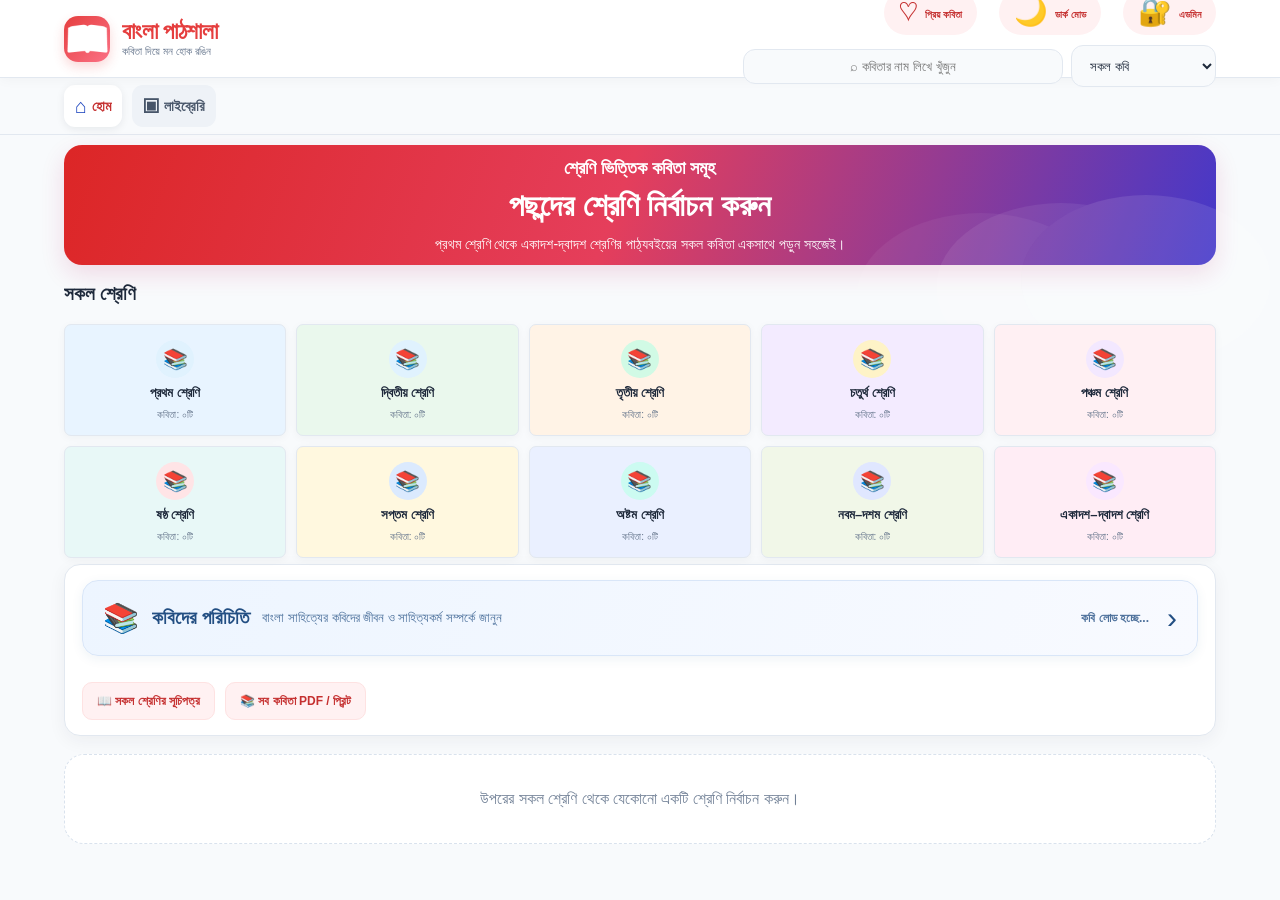
==== docs/index.html @ dd04717c "Add poet profiles and widen poet cards" ====
<!doctype html>
<html lang="bn">
<head>
  <meta charset="utf-8">
  <meta name="viewport" content="width=device-width,initial-scale=1,viewport-fit=cover">
  <meta name="theme-color" content="#ffffff">
  <title>Bangla Pathshala V2</title>
  <link rel="stylesheet" href="style.css">
  <link rel="stylesheet" href="dashboard-redesign.css">
</head>
<body>
  <header class="topbar">
    <div class="brand-wrap">
      <div class="brand-logo" aria-hidden="true">
        <span class="book">📖</span><span class="leaf">🌿</span>
      </div>
      <div>
        <div class="brand-name">বাংলা পাঠশালা</div>
        <div class="brand-tagline">কবিতা দিয়ে মন হোক রঙিন</div>
      </div>
    </div>

    <div class="top-actions">
      <div class="top-action-row">
        <button id="topFavorites" class="top-action" type="button"><span>♡</span><small>প্রিয় কবিতা</small></button>
        <button id="topSettings" class="top-action" type="button"><span>🌙</span><small>ডার্ক মোড</small></button>
        <button id="adminLoginBtn" class="top-action" type="button"><span>🔐</span><small>এডমিন</small></button>
      </div>
      <div class="top-search-row">
        <input id="topSearchTitle" class="search-box top-search" placeholder="⌕ কবিতার নাম লিখে খুঁজুন" autocomplete="off">
        <select id="topSearchPoetSelect" class="search-box poet-filter" aria-label="কবি নির্বাচন করুন">
          <option value="">সকল কবি</option>
        </select>
      </div>
    </div>
  </header>

  <div class="app-shell">
    <aside class="sidebar">
      <nav class="side-nav" aria-label="প্রধান মেনু">
        <button class="nav-item active" id="navHome" type="button"><span class="nav-icon">⌂</span><span>হোম</span></button>
        <button class="nav-item" id="navLibrary" type="button"><span class="nav-icon">▣</span><span>লাইব্রেরি</span></button>
</nav>
      <div class="sidebar-art" aria-hidden="true">
        <div class="books">📚</div>
        <div>পড়ি&nbsp; · &nbsp;জানি&nbsp; · &nbsp;বড় হই</div>
      </div>
    </aside>

    <main class="content">
      <section id="home" class="dashboard">
<div class="class-banner">
          <div class="class-banner-content">
            <h2 id="homeClassTitle">শ্রেণি ভিত্তিক কবিতা সমূহ</h2>
            <h1 id="homeClassCount">পছন্দের শ্রেণি নির্বাচন করুন</h1>
            <p class="class-banner-description">প্রথম শ্রেণি থেকে একাদশ-দ্বাদশ শ্রেণির পাঠ্যবইয়ের সকল কবিতা একসাথে পড়ুন সহজেই।</p>
          </div>
        </div>
        <div class="nav-classes" id="navClasses"></div>

        <div class="section-tools">
          <button id="homePoetProfilesBtn" class="poet-home-card" type="button">
  <span class="poet-home-icon">📚</span>
  <span class="poet-home-title">কবিদের পরিচিতি</span>
  <span class="poet-home-subtitle">বাংলা সাহিত্যের কবিদের জীবন ও সাহিত্যকর্ম সম্পর্কে জানুন</span>
  <span id="homePoetCount" class="poet-home-count">কবি লোড হচ্ছে...</span>
  <span class="poet-home-arrow">›</span>
</button>
          <input id="homeSearch" class="search-box" placeholder="⌕ সব শ্রেণির কবিতা খুঁজুন" autocomplete="off">
<button id="homeFavoriteBtn" class="soft-btn" type="button">♡ প্রিয় কবিতা</button>
          <button id="homeDarkModeBtn" class="soft-btn" type="button">🌙 ডার্ক মোড</button>
          <button id="homeContentsBtn" class="soft-btn" type="button">📖 সকল শ্রেণির সূচিপত্র</button>
          <button id="printAllBtn" class="soft-btn" type="button">📚 সব কবিতা PDF / প্রিন্ট</button>
        </div>
        <div id="homeList" class="poem-grid"></div>
      </section>




<section id="poetProfilesPage" class="hidden dashboard">
  <div class="poet-page-header">
    <button id="poetProfilesHomeBtn" type="button" class="poet-back-btn">← প্রচ্ছদে ফিরুন</button>
    <h2>কবিদের পরিচিতি</h2>
    <p>বাংলা সাহিত্যের কবিদের জীবন ও সাহিত্যকর্ম সম্পর্কে জানুন</p>
  </div>

  <div id="poetProfilesList" class="poet-public-grid">
    <div class="empty">কবিদের তালিকা লোড হচ্ছে...</div>
  </div>

  <article id="poetProfileDetail" class="poet-public-detail hidden">
    <button id="poetProfileBackToList" type="button" class="poet-back-btn">← সকল কবি</button>
    <div class="poet-detail-heading">
      <img id="publicPoetPhoto" class="poet-public-photo hidden" alt="কবির ছবি">
      <div>
        <h2 id="publicPoetName"></h2>
        <p id="publicPoetYears"></p>
        <p id="publicPoetShort"></p>
      </div>
    </div>
    <h3>জীবনী</h3>
    <div id="publicPoetBiography" class="poet-public-biography"></div>
    <div id="publicPoetSourcesWrap" class="poet-public-sources-wrap">
      <h3>তথ্যসূত্র</h3>
      <div id="publicPoetSources"></div>
    </div>
  </article>
</section>
<section id="contents" class="hidden dashboard">
        <div class="section-tools">
          <h2 id="contentsHeading">📖 সূচিপত্র</h2>
          <div id="contentsClassName"></div>
        </div>
        <div id="contentsTableWrap"></div>
      </section>

      <section id="library" class="hidden dashboard">
        <div class="class-banner">
          <div class="banner-icon">🎓</div>
          <div>
            <h1 id="classTitle">প্রথম শ্রেণি</h1>
            <p id="classCount">মোট কবিতা: ০ টি</p>
          </div>
          <div class="banner-art">☁️ ☀️ 🌿</div>
        </div>
        <div class="section-tools">
<button id="classContentsBtn" class="soft-btn" type="button">📖 সূচিপত্র</button>
          <button id="printClassBtn" class="soft-btn" type="button">📄 এই শ্রেণির PDF / প্রিন্ট</button>
        </div>
        <div id="list" class="poem-grid"></div>
      </section>

      <section id="reader" class="hidden reader-view">
        <div class="reader-actions">
          <button id="back" class="soft-btn" type="button">← কবিতার তালিকা</button>
          <button id="editBtn" class="soft-btn" type="button">✎ সম্পাদনা করুন</button>
          <button id="printPoemBtn" class="soft-btn" type="button">🖨️ এই কবিতাটি PDF / প্রিন্ট</button>
        </div>
        <div id="reciteControls" class="hidden recite-controls">
          <button id="speakBtn" type="button">🎙 আবৃত্তি শুরু</button>
          <button id="pauseBtn" type="button">Ⅱ বিরতি</button>
          <button id="resumeBtn" type="button">▶ আবার চালাও</button>
          <button id="stopBtn" type="button">■ বন্ধ করো</button>
        </div>
        <article class="paper">
          <div id="meta" class="muted"></div>
          <h1 id="title"></h1>
          <div id="poet" class="muted"></div>
          <button id="poetBioButton" class="hidden" type="button">📖 কবি পরিচিতি পড়ুন</button>
          <section id="poetBioPanel" class="hidden" aria-live="polite">
            <button id="poetBioClose" type="button">বন্ধ করুন ✕</button>
            <img id="poetBioPhoto" class="hidden" alt="কবির ছবি">
            <h2 id="poetBioName"></h2>
            <p id="poetBioYears"></p>
            <p id="poetBioShort"></p>
            <div id="poetBioText"></div>
            <p id="poetBioSources"></p>
          </section>
          <pre id="text"></pre>
          <div id="editArea" class="hidden">
            <div class="richToolbar" id="richToolbar">
              <select id="formatBlock" title="Paragraph">
                <option value="p">Paragraph</option>
                <option value="h2">Heading</option>
                <option value="h3">Sub Heading</option>
              </select>

              <select id="fontFamily" title="Font Style">
                <option value="Nirmala UI">Nirmala UI</option>

                <optgroup label="বাংলা Fonts">
                  <option value="SolaimanLipi" selected>SolaimanLipi</option>
                  <option value="Noto Serif Bengali">Noto Serif Bengali</option>
                  <option value="SutonnyMJ">SutonnyMJ</option>
                  <option value="Kalpurush">Kalpurush</option>
                  <option value="Siyam Rupali">Siyam Rupali</option>
                  <option value="Nikosh">Nikosh</option>
                  <option value="AponaLohit">AponaLohit</option>
                  <option value="Mukti">Mukti</option>
                  <option value="Vrinda">Vrinda</option>
                  
                  <option value="Shonar Bangla">Shonar Bangla</option>
                  <option value="Hadi">Hadi</option>
                  <option value="Anek Bangla">Anek Bangla</option>
                  <option value="Lipi Mallika">Lipi Mallika</option>
                  <option value="Bornoporichay">Bornoporichay</option>
                  <option value="Hind Siliguri">Hind Siliguri</option>
                  <option value="BenSen Handwriting">BenSen Handwriting</option>
                </optgroup>

                <optgroup label="English Fonts">
                  <option value="Trebuchet MS">Trebuchet MS</option>
                  <option value="Times New Roman">Times New Roman</option>
                  <option value="Georgia">Georgia</option>
                  <option value="Verdana">Verdana</option>
                  <option value="Tahoma">Tahoma</option>
                  <option value="Courier New">Courier New</option>
                </optgroup>
              </select>

              <select id="fontSize" title="Font Size">
                <option value="6">6 pt</option>
                <option value="7">7 pt</option>
                <option value="8">8 pt</option>
                <option value="9">9 pt</option>
                <option value="10">10 pt</option>
                <option value="11">11 pt</option>
                <option value="12" selected>12 pt</option>
                <option value="13">13 pt</option>
                <option value="14">14 pt</option>
                <option value="15">15 pt</option>
                <option value="16">16 pt</option>
                <option value="17">17 pt</option>
                <option value="18">18 pt</option>
                <option value="19">19 pt</option>
                <option value="20">20 pt</option>
                <option value="21">21 pt</option>
                <option value="22">22 pt</option>
                <option value="23">23 pt</option>
                <option value="24">24 pt</option>
                <option value="25">25 pt</option>
              </select>

              <select id="leading" title="Leading">
                <option value="1">1.0</option>
                <option value="1.15">1.15</option>
                <option value="1.3">1.3</option>
                <option value="1.5" selected>1.5</option>
                <option value="1.75">1.75</option>
                <option value="2">2.0</option>
                <option value="2.5">2.5</option>
                <option value="3">3.0</option>
              </select>

              <input
                type="color"
                id="fontColor"
                title="Font Color"
                value="#172338"
              />

              <button type="button" data-cmd="bold" title="Bold"><b>B</b></button>
              <button type="button" data-cmd="italic" title="Italic"><i>I</i></button>
              <button type="button" data-cmd="underline" title="Underline"><u>U</u></button>

              <button type="button" data-cmd="justifyLeft" title="Left">☰</button>
              <button type="button" data-cmd="justifyCenter" title="Center">≡</button>
              <button type="button" data-cmd="justifyRight" title="Right">☷</button>

              <button type="button" data-cmd="insertUnorderedList" title="Bullet List">• List</button>
              <button type="button" data-cmd="insertOrderedList" title="Number List">1. List</button>

              <button type="button" id="clearFormat" title="Clear Formatting">Tx</button>
            </div>

            <div
              id="editText"
              contenteditable="true"
              spellcheck="false"
              role="textbox"
              aria-multiline="true"
            ></div>

            <div class="editActions">
              <button id="saveBtn" type="button">💾 সংরক্ষণ করুন</button>
              <button id="cancelBtn" type="button">↩ বাতিল</button>
            </div>
          </div>
        </article>
      </section>
    </main>
  </div>

  <div id="adminLoginModal" class="hidden" role="dialog" aria-modal="true" aria-labelledby="adminLoginTitle">
    <div class="admin-login-panel">
      <button id="adminLoginClose" type="button" aria-label="বন্ধ করুন">✕</button>
      <h2 id="adminLoginTitle">এডমিন প্রবেশ</h2>
      <p id="adminLoginStatus">কবি পরিচিতি পরিচালনার জন্য লগইন করুন।</p>
      <form id="adminLoginForm">
        <label for="adminLoginEmail">ইমেইল</label>
        <input id="adminLoginEmail" type="email" autocomplete="username" required>
        <label for="adminLoginPassword">পাসওয়ার্ড</label>
        <input id="adminLoginPassword" type="password" autocomplete="current-password" required>
        <button id="adminLoginSubmit" type="submit">লগইন করুন</button>
      </form>
      <button id="adminLogoutBtn" class="hidden" type="button">লগআউট</button>

      <section id="poetAdminPanel" class="hidden">
        <hr>
        <h3>কবি পরিচিতি পরিচালনা</h3>
        <form id="poetProfileForm">
          <input id="poetProfileId" type="hidden">
          <label for="poetProfileName">কবির নাম *</label>
          <input id="poetProfileName" type="text" required>
          <label for="poetProfileBirth">জন্মসাল</label>
          <input id="poetProfileBirth" type="text" placeholder="যেমন: ১৮৯৯">
          <label for="poetProfileDeath">মৃত্যুসাল</label>
          <input id="poetProfileDeath" type="text" placeholder="যেমন: ১৯৭৬">
          <label for="poetProfilePhoto">ছবির URL</label>
          <input id="poetProfilePhoto" type="url">
          <label for="poetProfileShort">সংক্ষিপ্ত পরিচিতি</label>
          <textarea id="poetProfileShort" rows="3"></textarea>
          <label for="poetProfileBiography">বিস্তারিত জীবনী</label>
          <textarea id="poetProfileBiography" rows="7"></textarea>
          <label for="poetProfileSources">তথ্যসূত্র</label>
          <textarea id="poetProfileSources" rows="3"></textarea>
          <button id="poetProfileSave" type="submit">💾 সংরক্ষণ করুন</button>
          <button id="poetProfileCancel" type="button">বাতিল</button>
        </form>
        <h3>সংরক্ষিত কবিদের তালিকা</h3>
        <div id="poetProfileList">তথ্য লোড হচ্ছে...</div>
      </section>
    </div>
  </div>

  <script src="app.js"></script>



</body>
</html>
---- docs/style.css ----
@font-face {
  font-family: "SolaimanLipi";
  src: url("./fonts/SolaimanLipi.ttf") format("truetype");
  font-weight: 400;
  font-style: normal;
  font-display: swap;
}

@font-face{
  font-family:"TeeshtaMJ-Regular";
  src:url("./fonts/TeeshtaMJ-Regular.otf") format("opentype");
  font-weight:400;
  font-style:normal;
  font-display:block;
}

@font-face{
  font-family:"TeeshtaMJ-Bold";
  src:url("./fonts/TeeshtaMJ-Bold.otf") format("opentype");
  font-weight:700;
  font-style:normal;
  font-display:block;
}


*{box-sizing:border-box}
:root{
  --blue:#24569a;
  --blue-dark:#173d72;
  --green:#16834b;
  --text:#14243a;
  --muted:#64758b;
  --line:#e2e8f0;
  --panel:#ffffff;
  --page:#fbfcff;
  --sidebar:#ffffff;
}
html,body{margin:0;min-height:100%;background:var(--page);color:var(--text);font-family:"SolaimanLipi",sans-serif}
body{overflow-x:hidden}
button,input,textarea{font:inherit}
button{cursor:pointer}
.hidden{display:none!important}

.topbar{height:96px;background:#fff;border-bottom:1px solid var(--line);display:flex;align-items:center;justify-content:space-between;padding:0 30px 0 34px;position:sticky;top:0;z-index:20}
.brand-wrap{display:flex;align-items:center;gap:14px}
.brand-logo{width:68px;height:68px;position:relative;display:flex;align-items:center;justify-content:center}
.brand-logo .book{font-size:49px;filter:saturate(.9)}
.brand-logo .leaf{position:absolute;top:3px;right:7px;font-size:25px}
.brand-name{font-size:32px;line-height:1.05;font-weight:900;color:#ff0000;letter-spacing:-.8px}
.brand-tagline{font-size:16px;color:#5f7da4;margin-top:5px}
.top-actions{display:flex;gap:30px;align-items:center}
.top-action{border:0;background:transparent;color:#2d5e98;display:flex;flex-direction:column;align-items:center;gap:0;padding:5px 4px;box-shadow:none}
.top-action span{font-family:Arial,sans-serif;font-size:34px;line-height:32px;font-weight:300}
.top-action small{font-size:15px;margin-top:4px}

.app-shell{display:flex;min-height:calc(100vh - 96px)}
.sidebar{width:284px;flex:0 0 284px;background:var(--sidebar);border-right:1px solid var(--line);position:sticky;top:96px;height:calc(100vh - 96px);display:flex;flex-direction:column;justify-content:space-between;overflow:hidden}
.side-nav{padding:23px 16px 8px}
.nav-item{width:100%;border:0;background:transparent;color:#274b74;text-align:left;display:flex;align-items:center;gap:18px;border-radius:15px;padding:13px 13px;margin:3px 0;font-size:21px;box-shadow:none}
.nav-item:hover{background:#f3f7ff}
.nav-item.active{background:linear-gradient(90deg,#e6e5ff,#e8e9ff);color:#173fc1;font-weight:800}
.nav-icon{width:30px;text-align:center;font-family:Arial,sans-serif;font-size:28px;line-height:1;color:#35659a}
.nav-item.active .nav-icon{color:#1e46bf}
.nav-classes{margin:2px 0 10px}
.nav-class{width:100%;border:0;background:transparent;color:#315b8d;text-align:left;display:flex;align-items:center;gap:18px;border-radius:14px;padding:10px 13px;font-size:20px;box-shadow:none}
.nav-class:hover{background:#f5f8fd}
.nav-class.active{color:#183fbd;background:#ecebff;font-weight:800}
.nav-class .nav-icon{font-size:23px}
.sidebar-art{text-align:center;color:#2460a0;font-size:18px;padding:20px 10px 25px;background:radial-gradient(circle at 20% 20%,#edf6ff,transparent 48%),linear-gradient(180deg,transparent,#f1f8ff)}
.books{font-size:82px;line-height:1;margin-bottom:12px}

.content{flex:1;min-width:0;padding:14px 28px 44px;background:linear-gradient(180deg,#fbfcff,#fff)}
.dashboard{max-width:1250px;margin:0 auto}
.class-banner{height:100px;border-radius:24px;background:linear-gradient(105deg,#edf2ff,#f4f6ff 58%,#e7f4ff);display:flex;align-items:center;padding:15px 28px;position:relative;overflow:hidden;margin-bottom:24px}
.class-banner:after{content:"";position:absolute;right:-35px;bottom:-75px;width:310px;height:130px;border-radius:50%;background:#5fd0aa55;box-shadow:-90px 10px 0 #76d9bd55,-170px 17px 0 #8ce7d355}
.banner-icon{font-size:50px;width:82px;text-align:center;margin-right:14px;z-index:1}
.class-banner h1{margin:0;color:#1747a6;font-size:34px;line-height:1.1;position:relative;z-index:2}
.class-banner p{margin:7px 0 0;color:#5f78a1;font-size:20px;position:relative;z-index:2}
.banner-art{margin-left:auto;font-size:29px;letter-spacing:5px;z-index:2;opacity:.8}
.section-tools{display:flex;align-items:center;gap:12px;margin-bottom:16px}
.welcome{font-size:21px;font-weight:800;color:#294d79;margin-right:auto}
.soft-btn{border:0;border-radius:24px;padding:10px 17px;background:#f0f5ff;color:#245da1;box-shadow:none;font-weight:700}
.soft-btn:hover{background:#e6efff}
.search-box{width:280px;height:44px;border:1px solid #dce5ef;border-radius:22px;padding:0 17px;background:#fff;outline:none;color:var(--text)}
.search-box:focus{border-color:#8fb2df;box-shadow:0 0 0 3px #eaf2ff}

.poem-grid{display:grid;grid-template-columns:repeat(3,minmax(0,1fr));gap:24px}
.card{position:relative;min-height:300px;border:0;border-radius:18px;padding:14px 18px 14px;overflow:hidden;box-shadow:0 8px 24px rgba(39,65,100,.08);transition:transform .16s ease,box-shadow .16s ease;cursor:pointer;display:flex;flex-direction:column;align-items:flex-start}
.card:hover{transform:translateY(-3px);box-shadow:0 12px 30px rgba(39,65,100,.13)}
.card:after{content:"";position:absolute;right:-25px;bottom:-30px;width:130px;height:130px;border-radius:55% 45% 55% 45%;background:rgba(255,255,255,.34);transform:rotate(-20deg)}

.card-illustration{width:100%;height:96px;display:flex;align-items:center;justify-content:flex-start;font-size:76px;line-height:1;position:relative;z-index:1}
.card-illustration img{max-height:95px;max-width:155px;object-fit:contain}
.favoriteBtn{position:absolute;right:17px;top:17px;width:38px;height:38px;padding:0;border:0;background:transparent;box-shadow:none;font-size:31px;line-height:1;color:#d72a72;z-index:3}
.card:nth-child(2) .favoriteBtn{color:#168b39}.card:nth-child(3) .favoriteBtn{color:#006bb9}.card:nth-child(4) .favoriteBtn{color:#6c1ec6}.card:nth-child(5) .favoriteBtn{color:#ef6e00}.card:nth-child(6) .favoriteBtn{color:#118d8c}
.card h3{margin:2px 0 3px;font-size:31px;line-height:1.15;font-weight:900;color:#7a159b;position:relative;z-index:1}

.card .poet{font-size:17px;color:#168448;font-weight:800;position:relative;z-index:1}
.card .excerpt{font-size:18px;line-height:1.55;margin:17px 0 14px;color:#162235;white-space:pre-line;display:-webkit-box;-webkit-line-clamp:4;-webkit-box-orient:vertical;overflow:hidden;position:relative;z-index:1}
.read-btn{margin-top:auto;border:0;border-radius:25px;background:rgba(255,255,255,.48);padding:10px 23px;color:#a3008f;font-size:18px;font-weight:900;position:relative;z-index:2;box-shadow:none}
.card:nth-child(2) .read-btn{color:#09873c}.card:nth-child(3) .read-btn{color:#0b6db8}.card:nth-child(4) .read-btn{color:#6516c7}.card:nth-child(5) .read-btn{color:#f06b00}.card:nth-child(6) .read-btn{color:#008d8c}
.deleteUserPoem{position:absolute!important;right:12px;bottom:12px;z-index:5;background:#ffffffaa!important;color:#8a3940!important;padding:5px 8px!important;border-radius:10px!important;font-size:11px!important}

.reader-view{max-width:900px;margin:0 auto}
.reader-actions{display:flex;justify-content:space-between;gap:10px;margin-bottom:12px}
.paper{background:#fff;border:1px solid var(--line);border-radius:24px;padding:28px 32px;box-shadow:0 8px 24px rgba(39,65,100,.07)}
.paper h1{text-align:center;color:#1747a6;font-size:34px;margin:8px 0;font-family:"SolaimanLipi",sans-serif}.paper #poet{text-align:center;margin:0 0 24px;font-family:"SolaimanLipi",sans-serif}.paper pre{white-space:pre-wrap;font-family:"SolaimanLipi",sans-serif;font-size:19px;line-height:1.9;margin:0;color:#172338}
.recite-controls{display:flex;gap:8px;flex-wrap:wrap;margin-bottom:12px}.recite-controls button{border:0;border-radius:16px;padding:9px 12px;background:#eef5ff;color:#245da1}
.richToolbar{
  display:flex;
  flex-wrap:wrap;
  gap:6px;
  padding:10px;
  margin-bottom:8px;
  background:#f5f8fc;
  border:1px solid #dce5ef;
  border-radius:14px;
  align-items:center;
}

.richToolbar button,
.richToolbar select{
  border:1px solid #d5deea;
  background:#fff;
  color:#24364d;
  border-radius:9px;
  min-height:34px;
  padding:5px 9px;
  cursor:pointer;
  font-size:14px;
}

.richToolbar button:hover{
  background:#eef5ff;
}

#editText{
  width:100%;
  min-height:300px;
  box-sizing:border-box;
  border:1px solid #dce5ef;
  border-radius:16px;
  padding:14px;
  line-height:1.8;
  resize:vertical;
  background:#fff;
  color:#172338;
  font-family:"SolaimanLipi",sans-serif;
  font-size:19px;
  outline:none;
  overflow:auto;
}

#editText:focus{
  border-color:#6d9ee8;
  box-shadow:0 0 0 3px rgba(66,133,244,.10);
}

#editText p{
  margin:0 0 10px;
}

#editText h2{
  margin:12px 0 8px;
  font-size:28px;
}

#editText h3{
  margin:10px 0 6px;
  font-size:23px;
}

#editText ul,
#editText ol{
  margin:8px 0;
  padding-left:28px;
}

#editText{width:100%;min-height:300px;border:1px solid #dce5ef;border-radius:16px;padding:14px;line-height:1.8;resize:vertical}.editActions{display:flex;gap:10px;margin-top:10px}.editActions button{flex:1;border:0;border-radius:14px;padding:11px}.editActions #saveBtn{background:#e2f7e7;color:#28713d}.editActions #cancelBtn{background:#f4f4f4;color:#555}
.empty{grid-column:1/-1;background:#fff;border:1px dashed #d9e2ed;border-radius:20px;padding:35px;text-align:center;color:#718096}
.muted{color:#687991;font-size:15px}

body.dark{--text:#eef4ff;--muted:#aab8ce;--line:#2b3b52;--panel:#162234;--page:#0f1724;--sidebar:#111b2a;background:#0f1724;color:#eef4ff}.dark .topbar,.dark .paper,.dark .card{color:#eef4ff}.dark .topbar,.dark .sidebar,.dark .paper{background:#111b2a}.dark .content{background:#0f1724}.dark .nav-item,.dark .nav-class{color:#c7d7ef}.dark .class-banner{background:linear-gradient(105deg,#1b2940,#18263b)}.dark .search-box{background:#172438;color:#fff;border-color:#31445e}.dark .soft-btn{background:#1d304a;color:#cfe1ff}.dark .card .excerpt{color:#172338}

@media(max-width:1000px){.sidebar{width:225px;flex-basis:225px}.poem-grid{grid-template-columns:repeat(2,minmax(0,1fr))}.brand-name{font-size:27px}.top-actions{gap:15px}}
@media(max-width:720px){
  .topbar{height:78px;padding:0 13px}.brand-logo{width:46px;height:46px}.brand-logo .book{font-size:36px}.brand-logo .leaf{font-size:18px;top:0}.brand-name{font-size:23px}.brand-tagline{font-size:11px}.top-actions{gap:4px}.top-action span{font-size:27px;line-height:25px}.top-action small{font-size:10px}
  .app-shell{display:block;min-height:calc(100vh - 78px)}.sidebar{position:static;width:100%;height:auto;border-right:0;border-bottom:1px solid var(--line);display:block}.side-nav{display:flex;gap:4px;overflow-x:auto;padding:7px 8px}.nav-item{width:auto;white-space:nowrap;padding:8px 11px;font-size:14px;gap:5px}.nav-item .nav-icon{font-size:20px;width:auto}.nav-classes{display:flex;gap:4px;margin:0}.nav-class{width:auto;white-space:nowrap;padding:8px 10px;font-size:13px;gap:5px}.nav-class .nav-icon{font-size:16px}.sidebar-art{display:none}
  .content{padding:10px 10px 28px}.class-banner{height:84px;border-radius:18px;padding:10px 14px;margin-bottom:14px}.banner-icon{font-size:35px;width:50px;margin-right:4px}.class-banner h1{font-size:24px}.class-banner p{font-size:14px;margin-top:3px}.banner-art{font-size:20px;letter-spacing:0}
  .section-tools{flex-wrap:wrap}.welcome{font-size:17px}.search-box{order:3;width:100%}
  .poem-grid{grid-template-columns:1fr 1fr;gap:10px}.card{min-height:315px;padding:12px 13px;border-radius:18px}.card-illustration{height:72px;font-size:54px}.card-illustration img{max-height:70px;max-width:110px}.card h3{font-size:23px}.card .poet{font-size:13px}.card .excerpt{font-size:14px;line-height:1.5;margin:10px 0}.read-btn{font-size:14px;padding:8px 14px}.favoriteBtn{right:7px;top:7px;font-size:26px}
  .paper{padding:20px 16px;border-radius:18px}.paper h1{font-size:26px}.paper pre{font-size:17px}.reader-actions{flex-direction:column}.recite-controls button{font-size:13px}
}
@media(max-width:430px){.poem-grid{grid-template-columns:1fr}.card{min-height:300px}.top-action:nth-child(3){display:none}.brand-name{font-size:20px}}


/* Final UI fixes: smaller read button + global search class label */
.read-btn{padding:6px 12px!important;font-size:13px!important;border-radius:16px!important;min-height:30px!important}
.global-class-label{font-size:12px;color:#5d6f86;margin:2px 0 6px;font-weight:700}


/* Fix poem read button tap/click on phone */
.card:after{pointer-events:none !important;}
.read-btn{position:relative !important;z-index:20 !important;pointer-events:auto !important;cursor:pointer !important;touch-action:manipulation !important;}


/* FINAL: compact poem read buttons */
.card .readBtn,
.card button.readBtn,
.globalSearchCard .readBtn,
.globalSearchCard button.readBtn {
  display: inline-flex !important;
  width: fit-content !important;
  min-width: 0 !important;
  max-width: max-content !important;
  min-height: 0 !important;
  height: 30px !important;
  padding: 4px 9px !important;
  margin: 8px 0 0 !important;
  font-size: 12px !important;
  line-height: 1 !important;
  border-radius: 8px !important;
  box-sizing: border-box !important;
}

/* FINAL FIX: illustration must never intercept the Read button tap */
.card-illustration,
.card-illustration img {
  pointer-events: none !important;
}


/* ===== Class 1-12 Grid Layout ===== */
#classList,
.classList,
#classes,
.classes {
  display: grid !important;
  grid-template-columns: repeat(3, minmax(0, 1fr)) !important;
  gap: 10px !important;
  width: 100%;
  box-sizing: border-box;
}

#classList button,
.classList button,
#classes button,
.classes button {
  width: 100% !important;
  box-sizing: border-box;
}


/* ===== Class 1-12: FINAL 3-column layout ===== */
@media(max-width:720px){
  .side-nav{
    display:block !important;
    overflow:visible !important;
    padding:7px 8px !important;
  }

  .nav-classes{
    display:grid !important;
    grid-template-columns:repeat(5,minmax(0,1fr)) !important;
    gap:4px !important;
    width:100% !important;
    margin:4px 0 8px !important;
    padding:0 !important;
    box-sizing:border-box !important;
  }

  .nav-classes .nav-class{
    width:100% !important;
    height:42px !important;
    min-height:42px !important;
    margin:0 !important;
    padding:5px 3px !important;
    box-sizing:border-box !important;
    display:flex !important;
    align-items:center !important;
    justify-content:center !important;
    gap:3px !important;
    white-space:nowrap !important;
    font-size:14px !important;
    border-radius:9px !important;
  }

  .nav-classes .nav-class .nav-icon{
    font-size:15px !important;
    width:auto !important;
  }

  /* Different color for each class */
  .nav-classes .nav-class:nth-child(1){background:#e8f4ff !important;}
  .nav-classes .nav-class:nth-child(2){background:#eaf8ed !important;}
  .nav-classes .nav-class:nth-child(3){background:#fff3e6 !important;}
  .nav-classes .nav-class:nth-child(4){background:#f3ebff !important;}
  .nav-classes .nav-class:nth-child(5){background:#fff0f3 !important;}
  .nav-classes .nav-class:nth-child(6){background:#e8f8f7 !important;}
  .nav-classes .nav-class:nth-child(7){background:#fff8df !important;}
  .nav-classes .nav-class:nth-child(8){background:#eaf0ff !important;}
  .nav-classes .nav-class:nth-child(9){background:#f1f7e8 !important;}
  .nav-classes .nav-class:nth-child(10){background:#ffedf5 !important;}
  .nav-classes .nav-class:nth-child(11){background:#e9f6ff !important;}
  .nav-classes .nav-class:nth-child(12){background:#f5edff !important;}

  .nav-classes .nav-class.active{
    font-weight:800 !important;
  }
}

/* ===== Smaller Class Buttons ===== */
@media(max-width:720px){
  .nav-classes{
    gap:3px !important;
    margin:3px 0 6px !important;
  }

  .nav-classes .nav-class{
    height:36px !important;
    min-height:36px !important;
    padding:3px 2px !important;
    gap:2px !important;
    font-size:14px !important;
    border-radius:7px !important;
  }

  .nav-classes .nav-class .nav-icon{
    font-size:14px !important;
  }
}

/* Dark mode: poem text must remain visible */
.dark .paper pre{
  color:#eef4ff !important;
  background:transparent !important;
}

.dark .paper h1{
  color:#8fc4ff !important;
}

.dark .paper #poet{
  color:#9fe3b1 !important;
}

.dark .paper{
  color:#eef4ff !important;
}

/* DARK MODE READER - FINAL TEXT VISIBILITY FIX */
body.dark .paper,
body.dark .paper h1,
body.dark .paper #poet,
body.dark .paper pre {
  background-color: #111b2a !important;
  color: #ffffff !important;
  opacity: 1 !important;
  visibility: visible !important;
  -webkit-text-fill-color: #ffffff !important;
}

body.dark .paper pre {
  display: block !important;
  white-space: pre-wrap !important;
  overflow: visible !important;
}

/* FINAL DARK MODE READER TEXT */
body.dark .paper pre#text {
  color: #ffffff !important;
  -webkit-text-fill-color: #ffffff !important;
}

body.dark .paper #poet {
  color: #9fe3b1 !important;
}

body.dark .paper h1 {
  color: #8fc4ff !important;
}

/* ===== WEB DASHBOARD = PHONE DASHBOARD ===== */
@media(min-width:721px){

  .topbar{
    height:78px !important;
    padding:0 18px !important;
  }

  .brand-logo{
    width:46px !important;
    height:46px !important;
  }

  .brand-logo .book{
    font-size:36px !important;
  }

  .brand-logo .leaf{
    font-size:18px !important;
    top:0 !important;
  }

  .brand-name{
    font-size:23px !important;
  }

  .brand-tagline{
    font-size:11px !important;
  }

  .top-actions{
    gap:4px !important;
  }

  .top-action span{
    font-size:27px !important;
    line-height:25px !important;
  }

  .top-action small{
    font-size:10px !important;
  }

  .app-shell{
    display:block !important;
    min-height:calc(100vh - 78px) !important;
  }

  .sidebar{
    position:static !important;
    width:100% !important;
    height:auto !important;
    border-right:0 !important;
    border-bottom:1px solid var(--line) !important;
    display:block !important;
  }

  .side-nav{
    display:block !important;
    overflow:visible !important;
    padding:7px 8px !important;
  }

  .nav-item{
    width:auto !important;
    white-space:nowrap !important;
    display:inline-flex !important;
    padding:8px 11px !important;
    font-size:14px !important;
    gap:5px !important;
    margin:0 3px 0 0 !important;
  }

  .nav-item .nav-icon{
    font-size:20px !important;
    width:auto !important;
  }

  .nav-classes{
    display:grid !important;
    grid-template-columns:repeat(5,minmax(0,1fr)) !important;
    gap:3px !important;
    width:100% !important;
    margin:3px 0 6px !important;
    padding:0 !important;
  }

  .nav-classes .nav-class{
    width:100% !important;
    height:36px !important;
    min-height:36px !important;
    padding:3px 2px !important;
    display:flex !important;
    align-items:center !important;
    justify-content:center !important;
    gap:2px !important;
    white-space:nowrap !important;
    font-size:14px !important;
    border-radius:7px !important;
  }

  .nav-classes .nav-class .nav-icon{
    font-size:14px !important;
    width:auto !important;
  }

  .sidebar-art{
    display:none !important;
  }

  .content{
    padding:10px 10px 28px !important;
  }

  .dashboard{
    max-width:none !important;
    width:100% !important;
  }

  .class-banner{
    height:84px !important;
    border-radius:18px !important;
    padding:10px 14px !important;
    margin-bottom:14px !important;
  }

  .banner-icon{
    font-size:35px !important;
    width:50px !important;
    margin-right:4px !important;
  }

  .class-banner h1{
    font-size:24px !important;
  }

  .class-banner p{
    font-size:14px !important;
    margin-top:3px !important;
  }

  .banner-art{
    font-size:20px !important;
    letter-spacing:0 !important;
  }

  .section-tools{
    flex-wrap:wrap !important;
  }

  .welcome{
    font-size:17px !important;
  }

  .search-box{
    order:3 !important;
    width:100% !important;
  }

  .poem-grid{
    grid-template-columns:repeat(2,minmax(0,1fr)) !important;
    gap:10px !important;
  }

  .card{
    min-height:315px !important;
    padding:12px 13px !important;
    border-radius:18px !important;
  }

  .card-illustration{
    height:72px !important;
    font-size:54px !important;
  }

  .card-illustration img{
    max-height:70px !important;
    max-width:110px !important;
  }

  .card h3{
    font-size:23px !important;
  }

  .card .poet{
    font-size:13px !important;
  }

  .card .excerpt{
    font-size:14px !important;
    line-height:1.5 !important;
    margin:10px 0 !important;
  }

  .favoriteBtn{
    right:7px !important;
    top:7px !important;
    font-size:26px !important;
  }

}


/* Class buttons: centered book icon on top, class name below */
@media(max-width:720px){
  .nav-classes .nav-class{
    height:58px !important;
    min-height:58px !important;
    padding:5px 2px !important;
    flex-direction:column !important;
    justify-content:center !important;
    align-items:center !important;
    gap:2px !important;
    line-height:1.1 !important;
    text-align:center !important;
    white-space:normal !important;
    font-size:14px !important;
  }

  .nav-classes .nav-class .nav-icon{
    width:auto !important;
    font-size:20px !important;
    line-height:1 !important;
    display:block !important;
  }
}

/* Web/Desktop: different color for each class button */
@media(min-width:721px){

  .nav-classes .nav-class:nth-child(1){background:#e8f4ff !important;}
  .nav-classes .nav-class:nth-child(2){background:#eaf8ed !important;}
  .nav-classes .nav-class:nth-child(3){background:#fff3e6 !important;}
  .nav-classes .nav-class:nth-child(4){background:#f3ebff !important;}
  .nav-classes .nav-class:nth-child(5){background:#fff0f3 !important;}
  .nav-classes .nav-class:nth-child(6){background:#e8f8f7 !important;}
  .nav-classes .nav-class:nth-child(7){background:#fff8df !important;}
  .nav-classes .nav-class:nth-child(8){background:#eaf0ff !important;}
  .nav-classes .nav-class:nth-child(9){background:#f1f7e8 !important;}
  .nav-classes .nav-class:nth-child(10){background:#ffedf5 !important;}

}

/* Poem cards: 3 cards per row on Web and Phone */
.poem-grid{
  grid-template-columns:repeat(3,minmax(0,1fr)) !important;
}

@media(max-width:720px){
  .poem-grid{
    grid-template-columns:repeat(3,minmax(0,1fr)) !important;
    gap:10px !important;
  }
}

@media(max-width:430px){
  .poem-grid{
    grid-template-columns:repeat(3,minmax(0,1fr)) !important;
    gap:6px !important;
  }
}

/* Keep poem card color unchanged after click/tap */
.card:nth-child(1),
.card:nth-child(1):hover,
.card:nth-child(1):active,
.card:nth-child(1):focus {
  background:#ffe8ef !important;
}

.card:nth-child(2),
.card:nth-child(2):hover,
.card:nth-child(2):active,
.card:nth-child(2):focus {
  background:#e3f7d9 !important;
}

.card:nth-child(3),
.card:nth-child(3):hover,
.card:nth-child(3):active,
.card:nth-child(3):focus {
  background:#dff3ff !important;
}

.card:nth-child(4),
.card:nth-child(4):hover,
.card:nth-child(4):active,
.card:nth-child(4):focus {
  background:#eee1ff !important;
}

.card:nth-child(5),
.card:nth-child(5):hover,
.card:nth-child(5):active,
.card:nth-child(5):focus {
  background:#fff1bd !important;
}

.card:nth-child(6),
.card:nth-child(6):hover,
.card:nth-child(6):active,
.card:nth-child(6):focus {
  background:#d9f7f1 !important;
}

/* Android WebView: prevent tap highlight from changing poem card appearance */
.card,
.card:active,
.card:focus,
.card:focus-visible {
  -webkit-tap-highlight-color: transparent !important;
  outline: none !important;
}


/* Compact poem cards */
.card{
  min-height:180px !important;
  padding:8px 12px 10px !important;
  border-radius:14px !important;
}

.card-illustration{
  height:48px !important;
  font-size:38px !important;
}

.card-illustration img{
  max-height:46px !important;
  max-width:85px !important;
}

.card h3{
  margin:1px 0 2px !important;
  font-size:24px !important;
  line-height:1.1 !important;
}

.card .poet{
  font-size:14px !important;
}

.card .excerpt{
  font-size:15px !important;
  line-height:1.35 !important;
  margin:7px 0 5px !important;
}

@media(max-width:430px){
  .card{
    min-height:165px !important;
    padding:7px 9px 8px !important;
  }

  .card-illustration{
    height:40px !important;
    font-size:32px !important;
  }

  .card-illustration img{
    max-height:38px !important;
    max-width:70px !important;
  }

  .card h3{
    font-size:20px !important;
  }

  .card .poet{
    font-size:12px !important;
  }

  .card .excerpt{
    font-size:13px !important;
    line-height:1.3 !important;
    margin:5px 0 3px !important;
  }
}

/* Keep delete button slightly lower on Phone and Web */
.deleteUserPoem{
  bottom:5px !important;
}


/* Delete button beside favorite button */
.deleteUserPoem{
  top:8px !important;
  right:42px !important;
  bottom:auto !important;
  padding:4px 7px !important;
  font-size:11px !important;
  z-index:6 !important;
}


/* Compact delete bin icon */
.deleteUserPoem{
  top:8px !important;
  right:38px !important;
  bottom:auto !important;
  width:28px !important;
  height:28px !important;
  padding:0 !important;
  border:0 !important;
  border-radius:50% !important;
  background:transparent !important;
  color:#8a3940 !important;
  font-size:17px !important;
  line-height:28px !important;
  text-align:center !important;
  z-index:6 !important;
}

@media(max-width:430px){
  .deleteUserPoem{
    top:6px !important;
    right:34px !important;
    width:24px !important;
    height:24px !important;
    font-size:15px !important;
    line-height:24px !important;
  }
}


/* Favorite + Delete icons: larger boxed buttons */
.favoriteBtn,
.deleteUserPoem{
  width:32px !important;
  height:32px !important;
  padding:0 !important;
  border:1px solid rgba(100,100,100,.15) !important;
  border-radius:8px !important;
  background:rgba(255,255,255,.75) !important;
  display:flex !important;
  align-items:center !important;
  justify-content:center !important;
  line-height:1 !important;
}

.favoriteBtn{
  top:7px !important;
  right:7px !important;
  font-size:22px !important;
}

.deleteUserPoem{
  top:7px !important;
  right:45px !important;
  bottom:auto !important;
  font-size:18px !important;
}

@media(max-width:430px){
  .favoriteBtn,
  .deleteUserPoem{
    width:29px !important;
    height:29px !important;
    border-radius:7px !important;
  }

  .favoriteBtn{
    top:6px !important;
    right:6px !important;
    font-size:20px !important;
  }

  .deleteUserPoem{
    top:6px !important;
    right:40px !important;
    font-size:17px !important;
  }
}


/* Make book icon visually match the two action icons */
.card-illustration{
  font-size:28px !important;
}

@media(max-width:430px){
  .card-illustration{
    font-size:25px !important;
  }
}


/* Align Book + Delete + Favorite icons in one top row */
.card-illustration{
  width:32px !important;
  height:32px !important;
  margin:0 !important;
  padding:0 !important;
  display:flex !important;
  align-items:center !important;
  justify-content:center !important;
  font-size:22px !important;
  line-height:1 !important;
}

.card-illustration img{
  max-width:28px !important;
  max-height:28px !important;
}

@media(max-width:430px){
  .card-illustration{
    width:29px !important;
    height:29px !important;
    font-size:20px !important;
  }

  .card-illustration img{
    max-width:25px !important;
    max-height:25px !important;
  }
}


/* ===== সূচিপত্র ===== */
#contentsHeading{
  width:100%;
  margin:8px 0 4px;
  text-align:center;
  font-size:26px;
  font-weight:900;
}

#contentsClassName{
  width:100%;
  margin:0 0 18px;
  text-align:center;
  font-size:17px;
  font-weight:800;
}

#contentsTableWrap{
  width:100%;
  overflow-x:auto;
}

.contents-table{
  width:100%;
  border-collapse:collapse;
  background:#fff;
  border-radius:12px;
  overflow:hidden;
  box-shadow:0 6px 20px rgba(39,65,100,.08);
}

.contents-table th,
.contents-table td{
  border:1px solid rgba(100,100,100,.18);
  padding:10px 12px;
  text-align:left;
  font-size:17px;
  line-height:1.4;
}

.contents-table th{
  text-align:center;
  font-weight:900;
}

.contents-table th:first-child,
.contents-table td:first-child{
  width:70px;
  text-align:center;
}

.contents-table th:last-child,
.contents-table td:last-child{
  width:30%;
}

.contents-table tbody tr{
  cursor:pointer;
}

.contents-table tbody tr:active{
  opacity:.7;
}

.contents-empty{
  text-align:center;
  padding:30px 10px;
  font-size:18px;
}

@media(max-width:430px){
  #contentsHeading{
    font-size:22px;
  }

  #contentsClassName{
    font-size:19px;
    margin-bottom:14px;
  }

  .contents-table th,
  .contents-table td{
    padding:8px 7px;
    font-size:14px;
  }

  .contents-table th:first-child,
  .contents-table td:first-child{
    width:45px;
  }

  .contents-table th:last-child,
  .contents-table td:last-child{
    width:32%;
  }
}

/* ===== সূচিপত্র button visibility ===== */
#homeContentsBtn{
  display:inline-flex !important;
  align-items:center !important;
  justify-content:center !important;
}

@media(max-width:720px){
  #homeContentsBtn{
    flex-basis:100% !important;
    width:100% !important;
    margin-top:2px !important;
  }
}

/* ===== সূচিপত্রের কবিতা row color ===== */
.contents-table tbody tr:nth-child(6n+1){
  background:#ffe8ef !important;
}
.contents-table tbody tr:nth-child(6n+2){
  background:#e3f7d9 !important;
}
.contents-table tbody tr:nth-child(6n+3){
  background:#dff3ff !important;
}
.contents-table tbody tr:nth-child(6n+4){
  background:#eee1ff !important;
}
.contents-table tbody tr:nth-child(6n+5){
  background:#fff1bd !important;
}
.contents-table tbody tr:nth-child(6n+6){
  background:#d9f7f1 !important;
}

.contents-table tbody tr:active{
  opacity:.72;
}

/* ===== সূচিপত্র heading color + column size ===== */
.contents-table thead th{
  background:#dcecff !important;
  color:#245da1 !important;
}

.contents-table thead th:first-child{
  color:#d72a72 !important;
}

.contents-table thead th:nth-child(2){
  color:#6c18be !important;
}

.contents-table thead th:nth-child(3){
  color:#008d8c !important;
}

.contents-table th:nth-child(2),
.contents-table td:nth-child(2){
  width:50% !important;
}

.contents-table th:nth-child(3),
.contents-table td:nth-child(3){
  width:30% !important;
}

/* ===== সূচিপত্র column fixed size ===== */
.contents-table{
  table-layout:fixed !important;
}

.contents-table th:nth-child(1),
.contents-table td:nth-child(1){
  width:12% !important;
}

.contents-table th:nth-child(2),
.contents-table td:nth-child(2){
  width:35% !important;
}

.contents-table th:nth-child(3),
.contents-table td:nth-child(3){
  width:53% !important;
}

/* ===== Dashboard কবিতার নামের font size ===== */
.card h3{
  font-size:24px !important;
}

/* Dashboard কবিতার নাম */
.card h3{
  font-size:20px !important;
}

/* ===== Dashboard কবিতা ও কবির নাম center ===== */
.card h3,
.card .poet{
  text-align:center !important;
}

/* ===== Dashboard কবিতা ও কবির নাম পুরো card-এর মাঝখানে ===== */
.card h3,
.card .poet{
  width:100% !important;
  text-align:center !important;
}

/* ===== সূচিপত্র center alignment fix ===== */
#contents .section-tools{display:block!important;width:100%;text-align:center!important;margin-bottom:18px}
#contents #contentsHeading{display:block!important;width:100%!important;text-align:center!important;margin:8px 0 4px!important}
#contents #contentsClassName{display:block!important;width:100%!important;text-align:center!important;margin:0 0 18px!important}

/* ===== Mobile top controls: actions above, searches below ===== */
@media(max-width:720px){
  .top-actions{
    display:grid !important;
    grid-template-columns:1fr 1fr !important;
    grid-template-rows:auto auto !important;
    gap:5px 6px !important;
    align-items:center !important;
    flex:1 !important;
  }

  #topFavorites,
  #topSettings{
    grid-row:1 !important;
  }

  #topSearchTitle,
  #topSearchPoet{
    grid-row:2 !important;
    width:100% !important;
    min-width:0 !important;
    box-sizing:border-box !important;
    font-size:12px !important;
    padding:9px 7px !important;
  }

  #topSearchTitle{
    grid-column:1 !important;
  }

  #topSearchPoet{
    grid-column:2 !important;
  }
}

@media(max-width:720px){
  .top-actions{
    row-gap:12px !important;
  }

  #topSearchTitle,
  #topSearchPoet{
    margin-top:4px !important;
  }
}

@media(max-width:720px){
  .top-actions{
    row-gap:34px !important;
  }

  #topSearchTitle,
  #topSearchPoet{
    margin-top:10px !important;
  }
}

@media(max-width:720px){
  .top-actions{
    display:flex !important;
    flex-direction:column !important;
    align-items:stretch !important;
    gap:14px !important;
    flex:1 !important;
  }

  .top-action-row{
    display:flex !important;
    justify-content:flex-end !important;
    align-items:center !important;
    gap:18px !important;
  }

  .top-search-row{
    display:flex !important;
    width:100% !important;
    gap:8px !important;
  }

  #topSearchTitle,
  #topSearchPoet{
    flex:1 1 50% !important;
    width:50% !important;
    min-width:0 !important;
    box-sizing:border-box !important;
    margin:0 !important;
    font-size:12px !important;
    padding:9px 8px !important;
  }
}

@media(max-width:720px){
  .topbar{
    height:auto !important;
    min-height:150px !important;
    padding:12px 13px 16px !important;
    flex-direction:column !important;
    align-items:stretch !important;
    justify-content:flex-start !important;
    gap:18px !important;
  }

  .brand-wrap{
    width:100% !important;
  }

  .top-actions{
    width:100% !important;
    flex:none !important;
    display:flex !important;
    flex-direction:column !important;
    align-items:stretch !important;
    gap:16px !important;
    margin-top:8px !important;
  }

  .top-action-row{
    width:100% !important;
    display:flex !important;
    justify-content:center !important;
    align-items:center !important;
    gap:34px !important;
  }

  .top-search-row{
    width:100% !important;
    display:flex !important;
    gap:10px !important;
  }

  #topSearchTitle,
  #topSearchPoet{
    flex:1 1 0 !important;
    width:auto !important;
    min-width:0 !important;
    box-sizing:border-box !important;
    margin:0 !important;
    font-size:12px !important;
    padding:10px 9px !important;
  }
}

@media(max-width:720px){
  .top-action-row{
    justify-content:flex-end !important;
    gap:22px !important;
  }

  .top-search-row{
    width:70% !important;
    margin-left:auto !important;
    gap:8px !important;
  }

  #topSearchTitle,
  #topSearchPoet{
    padding:9px 7px !important;
    font-size:11px !important;
  }
}

@media(max-width:720px){
  .top-actions{
    align-items:flex-start !important;
    margin-top:-8px !important;
    gap:10px !important;
  }

  .top-action-row{
    width:auto !important;
    justify-content:flex-start !important;
    gap:22px !important;
  }

  .top-search-row{
    width:70% !important;
    margin-left:0 !important;
    gap:8px !important;
  }
}

@media(max-width:720px){
  .top-actions{
    align-items:flex-end !important;
    margin-top:-8px !important;
    width:100% !important;
  }

  .top-action-row{
    width:auto !important;
    justify-content:flex-end !important;
    align-self:flex-end !important;
    gap:22px !important;
  }

  .top-search-row{
    width:70% !important;
    margin-left:auto !important;
    margin-right:0 !important;
    align-self:flex-end !important;
    gap:8px !important;
  }
}

@media(max-width:720px){
  .top-actions{
    margin-top:-28px !important;
  }
}

@media(max-width:720px){
  .top-actions{
    margin-top:-42px !important;
  }

  #topSearchTitle,
  #topSearchPoet{
    padding:6px 7px !important;
    line-height:1.1 !important;
    min-height:0 !important;
  }
}

@media(max-width:720px){
  .top-actions{
    margin-top:-52px !important;
  }

  .topbar{
    min-height:135px !important;
    padding-bottom:8px !important;
  }
}

@media(min-width:721px){
  .top-actions{
    display:flex !important;
    flex-direction:column !important;
    align-items:flex-end !important;
    justify-content:center !important;
    gap:10px !important;
    width:auto !important;
  }

  .top-action-row{
    display:flex !important;
    justify-content:flex-end !important;
    align-items:center !important;
    gap:22px !important;
  }

  .top-action span{
    font-size:27px !important;
    line-height:25px !important;
  }

  .top-action small{
    font-size:10px !important;
    margin-top:4px !important;
  }

  .top-search-row{
    display:flex !important;
    width:70% !important;
    margin-left:auto !important;
    margin-right:0 !important;
    gap:8px !important;
  }

  #topSearchTitle,
  #topSearchPoet{
    flex:1 1 0 !important;
    width:auto !important;
    min-width:0 !important;
    box-sizing:border-box !important;
    margin:0 !important;
    padding:6px 7px !important;
    font-size:11px !important;
    line-height:1.1 !important;
    min-height:0 !important;
  }
}

@media(min-width:721px){
  .top-search-row{
    width:430px !important;
    max-width:48vw !important;
  }
}

#topSearchTitle,
#topSearchPoet{
  font-size:13px !important;
  text-align:center !important;
  line-height:1.2 !important;
}


@media(max-width:720px){
  .top-search-row{
    width:77% !important;
  }

  #topSearchTitle,
  #topSearchPoet{
    height:35px !important;
    padding:0 7px !important;
  }

  .top-action small{
    font-size:12px !important;
  }
}

@media(min-width:721px){
  .top-search-row{
    width:473px !important;
    max-width:52vw !important;
  }

  #topSearchTitle,
  #topSearchPoet{
    height:35px !important;
    padding:0 7px !important;
  }

  .top-action small{
    font-size:17px !important;
  }
}

.old-book-label {
  display: block;
  width: fit-content;
  margin: 42px 8px 0 auto;
  padding: 5px 9px;
  border-radius: 10px;
  background: rgba(255,255,255,0.88);
  color: #6a1b9a;
  font-size: 12px;
  font-weight: 700;
  line-height: 1.2;
}


/* OLD BOOK CARD - ALL ACTION BUTTONS SAME ASH COLOR */
.card:has(.old-book-label) .favoriteBtn,
.card:has(.old-book-label) .deleteUserPoem {
  color: #666 !important;
  background: rgba(120,120,120,.12) !important;
  border-color: rgba(100,100,100,.25) !important;
}

.card:has(.old-book-label) .old-book-label {
  background: rgba(120,120,120,.14) !important;
  color: #666 !important;
  border-color: rgba(100,100,100,.25) !important;
}

/* SOLAIMANLIPI-FORCE */
.card h3,
.paper h1{
  font-family:"TeeshtaMJ-Bold" !important;
}

.card .poet,
.paper #poet{
  font-family:"TeeshtaMJ-Regular" !important;
}

/* Mobile: keep Home and Library on the same row */
@media (max-width: 720px) {
  .side-nav {
    display: flex !important;
    flex-wrap: wrap !important;
    align-items: center !important;
    gap: 4px !important;
  }

  .side-nav > #navHome,
  .side-nav > #navLibrary {
    display: inline-flex !important;
    flex: 0 0 auto !important;
    width: auto !important;
    margin: 0 !important;
  }

  .side-nav > #navClasses {
    flex: 0 0 100% !important;
    width: 100% !important;
  }
}




/* Full Bangla Pathshala card in the sidebar */
.side-nav > .class-banner {
  box-sizing: border-box;
  width: 100%;
  height: auto;
  min-height: 82px;
  padding: 10px;
  margin: 10px 0 12px;
  gap: 6px;
  border-radius: 16px;
}

.side-nav > .class-banner .banner-icon {
  flex: 0 0 36px;
  width: 36px;
  margin: 0;
  font-size: 32px;
}

.side-nav > .class-banner h1 {
  font-size: 18px;
  line-height: 1.25;
  overflow-wrap: anywhere;
}

.side-nav > .class-banner p {
  font-size: 13px;
  line-height: 1.4;
  margin-top: 4px;
}

.side-nav > .class-banner .banner-art {
  display: none;
}

@media (max-width: 720px) {
  .side-nav > .class-banner {
    order: 2;
    flex: 0 0 100%;
    width: 100%;
    min-height: 76px;
    margin: 6px 0 8px;
    padding: 9px 12px;
  }

  .side-nav > #navHome,
  .side-nav > #navLibrary {
    order: 1;
  }

  .side-nav > #navClasses {
    order: 3;
    flex: 0 0 100%;
    width: 100%;
  }
}

/* Center align all contents table headings */
.contents-table thead th {
  text-align: center !important;
  vertical-align: middle !important;
}
---- docs/dashboard-redesign.css ----
/* =========================================================
   BANGLA PATHSHALA V2 — DASHBOARD REDESIGN
   Design only. Existing HTML IDs and JavaScript preserved.
   ========================================================= */

:root {
  --bp-red: #e53e3e;
  --bp-red-dark: #c53030;
  --bp-navy: #1e293b;
  --bp-muted: #64748b;
  --bp-bg: #f8fafc;
  --bp-border: #e2e8f0;
  --bp-card: #ffffff;
  --bp-soft: #fff1f2;
  --bp-shadow: 0 5px 18px rgba(30, 41, 59, .055);
}

body {
  background: var(--bp-bg);
  color: var(--bp-navy);
  font-family: "SolaimanLipi", sans-serif;
  transition: background .25s ease, color .25s ease;
}

/* Header */
.topbar {
  height: auto;
  min-height: 76px;
  padding: 10px clamp(14px, 3vw, 42px);
  gap: 18px;
  background: rgba(255,255,255,.94);
  border-bottom: 1px solid var(--bp-border);
  box-shadow: 0 2px 12px rgba(15,23,42,.035);
  backdrop-filter: blur(14px);
}

.brand-wrap { gap: 12px; }

.brand-logo {
  width: 48px;
  height: 48px;
  border-radius: 14px;
  background: linear-gradient(135deg, #e53e3e, #fb7185);
  box-shadow: 0 5px 12px rgba(229,62,62,.2);
}

.brand-logo .book {
  font-size: 29px;
  filter: grayscale(1) brightness(0) invert(1);
}

.brand-logo .leaf { display: none; }

.brand-name {
  color: var(--bp-red);
  font-size: clamp(21px, 2vw, 27px);
  letter-spacing: -.4px;
}

.brand-tagline {
  color: var(--bp-muted);
  font-size: 12px;
  margin-top: 2px;
}

.top-actions {
  gap: 12px;
  align-items: center;
}

.top-action {
  min-height: 38px;
  flex-direction: row;
  gap: 7px;
  padding: 8px 13px;
  border-radius: 999px;
  background: var(--bp-soft);
  color: var(--bp-red-dark);
  transition: background .2s ease, transform .2s ease;
}

.top-action:hover {
  background: #ffe4e6;
  transform: translateY(-1px);
}

.top-action span {
  font-size: 20px;
  line-height: 1;
}

.top-action small {
  font-size: 12px;
  font-weight: 700;
  margin: 0;
}

/* Search */
.top-search-row {
  display: flex;
  align-items: center;
  gap: 8px;
}

.search-box {
  height: 42px;
  border: 1px solid var(--bp-border);
  border-radius: 12px;
  background: #f8fafc;
  color: var(--bp-navy);
  padding: 0 14px;
  font-size: 13px;
  transition: border-color .2s ease, box-shadow .2s ease, background .2s ease;
}

.search-box:focus {
  border-color: #f87171;
  background: #fff;
  box-shadow: 0 0 0 3px rgba(229,62,62,.10);
}

/* Main layout and navigation */
.app-shell {
  display: block;
  min-height: calc(100vh - 76px);
}

.sidebar {
  width: 100%;
  height: auto;
  min-height: 0;
  position: relative;
  top: auto;
  display: block;
  overflow: visible;
  background: transparent;
  border: 0;
}

.side-nav {
  max-width: 1250px;
  margin: 0 auto;
  padding: 16px clamp(14px, 3vw, 28px) 10px;
  display: flex;
  align-items: center;
  flex-wrap: wrap;
  gap: 8px;
}

.nav-item {
  width: auto;
  margin: 0;
  padding: 9px 17px;
  gap: 8px;
  border-radius: 11px;
  color: #475569;
  font-size: 14px;
  font-weight: 700;
  background: #eef2f7;
}

.nav-item:hover { background: #e2e8f0; }

.nav-item.active {
  color: var(--bp-red-dark);
  background: #fff;
  box-shadow: 0 2px 8px rgba(15,23,42,.08);
}

.nav-icon {
  width: auto;
  font-size: 18px;
  color: inherit;
}

.nav-classes {
  display: flex;
  align-items: center;
  flex-wrap: wrap;
  gap: 6px;
  margin: 0 0 0 auto;
}

.nav-class {
  width: auto;
  margin: 0;
  padding: 8px 12px;
  border: 1px solid var(--bp-border);
  border-radius: 999px;
  background: var(--bp-card);
  color: #475569;
  font-size: 12px;
  font-weight: 600;
}

.nav-class:hover,
.nav-class.active {
  color: var(--bp-red-dark);
  background: #fff1f2;
  border-color: #fecdd3;
}

.nav-class .nav-icon { font-size: 15px; }

.class-banner {
  min-height: 150px;
  height: auto;
  margin: 0 auto 22px;
  padding: 25px clamp(20px, 4vw, 38px);
  border-radius: 20px;
  color: #fff;
  background: linear-gradient(110deg, #dc2626 0%, #e53e5b 48%, #4338ca 100%);
  box-shadow: 0 9px 24px rgba(190,24,93,.14);
}

.class-banner h1,
.class-banner p { color: #fff; }

.class-banner h1 {
  font-size: clamp(23px, 3vw, 31px);
  font-weight: 800;
}

.class-banner p {
  font-size: 14px;
  opacity: .88;
}

.class-banner:after {
  width: 250px;
  height: 170px;
  right: -55px;
  bottom: -100px;
  background: rgba(255,255,255,.10);
  box-shadow: -85px 8px 0 rgba(255,255,255,.07),
              -165px 18px 0 rgba(255,255,255,.05);
}

.banner-icon {
  width: 58px;
  margin-right: 16px;
  font-size: 39px;
  color: #fff;
}

.banner-art { opacity: .55; }

.sidebar-art { display: none; }

/* Content */
.content {
  padding: 12px clamp(14px, 3vw, 30px) 42px;
  background: transparent;
}

.dashboard { max-width: 1250px; }

#home .section-tools {
  display: flex;
  flex-wrap: wrap;
  gap: 10px;
  padding: 15px 17px;
  margin-bottom: 18px;
  border: 1px solid var(--bp-border);
  border-radius: 16px;
  background: var(--bp-card);
  box-shadow: var(--bp-shadow);
}

.welcome {
  color: var(--bp-navy);
  font-size: 18px;
  font-weight: 800;
}

.soft-btn {
  min-height: 38px;
  padding: 9px 14px;
  border: 1px solid #fee2e2;
  border-radius: 10px;
  background: #fff1f2;
  color: var(--bp-red-dark);
  font-size: 12px;
  font-weight: 700;
  transition: .2s ease;
}

.soft-btn:hover {
  background: #ffe4e6;
  border-color: #fecaca;
}

#homeSearch {
  flex: 1 1 240px;
  width: auto;
  min-width: 180px;
  background: #f8fafc;
}

/* Poem cards */
.poem-grid {
  grid-template-columns: repeat(3, minmax(0, 1fr));
  gap: 15px;
}

.card {
  min-height: 255px;
  padding: 15px;
  border: 1px solid var(--bp-border);
  border-radius: 15px;
  background: var(--bp-card) !important;
  box-shadow: var(--bp-shadow);
  transition: transform .2s ease, box-shadow .2s ease, border-color .2s ease;
}

.card:hover {
  transform: translateY(-3px);
  border-color: #fecaca;
  box-shadow: 0 10px 24px rgba(30,41,59,.09);
}

.card:after { display: none; }

.card-illustration {
  height: 70px;
  font-size: 54px;
}

.card-illustration img { max-height: 68px; }

.card h3 {
  color: var(--bp-navy) !important;
  font-size: 21px;
  font-weight: 800;
}

.card .poet {
  color: #64748b !important;
  font-size: 12px;
}

.card .excerpt {
  margin: 11px 0;
  color: #475569 !important;
  font-size: 13px;
  line-height: 1.7;
}

.favoriteBtn {
  top: 11px;
  right: 12px;
  width: 32px;
  height: 32px;
  border-radius: 50%;
  background: #fff1f2;
  font-size: 22px;
}

.read-btn {
  padding: 8px 16px;
  border: 1px solid #fecdd3;
  border-radius: 9px;
  background: #fff1f2;
  color: var(--bp-red-dark) !important;
  font-size: 13px;
}

.deleteUserPoem {
  background: #fff1f2 !important;
}

/* Contents table */
#contentsTableWrap {
  overflow-x: auto;
  border: 1px solid var(--bp-border);
  border-radius: 15px;
  background: var(--bp-card);
  box-shadow: var(--bp-shadow);
}

#contentsTableWrap table {
  width: 100%;
  border-collapse: collapse;
}

#contentsTableWrap th {
  padding: 12px;
  background: #fff1f2;
  color: #9f1239;
  text-align: left;
}

#contentsTableWrap td {
  padding: 11px 12px;
  border-top: 1px solid var(--bp-border);
  color: var(--bp-navy);
}

/* Reader */
.reader-view { max-width: 900px; }

.paper {
  border: 1px solid var(--bp-border);
  border-radius: 18px;
  background: var(--bp-card);
  box-shadow: var(--bp-shadow);
}

.paper h1 { color: var(--bp-red-dark); }

.recite-controls button {
  border-radius: 10px;
  background: #fff1f2;
  color: var(--bp-red-dark);
}

/* Dark mode */
body.dark {
  --bp-bg: #0f172a;
  --bp-navy: #e2e8f0;
  --bp-muted: #94a3b8;
  --bp-border: #334155;
  --bp-card: #1e293b;
  --bp-soft: #3b202b;
  background: var(--bp-bg);
  color: #e2e8f0;
}

body.dark .topbar {
  background: rgba(15,23,42,.96);
  border-color: var(--bp-border);
}

body.dark .brand-tagline { color: #94a3b8; }

body.dark .top-action {
  background: #3b202b;
  color: #fda4af;
}

body.dark .top-action:hover { background: #512536; }

body.dark .search-box {
  background: #1e293b;
  border-color: #475569;
  color: #f1f5f9;
}

body.dark .search-box:focus { background: #273449; }

body.dark .nav-item {
  background: #1e293b;
  color: #cbd5e1;
}

body.dark .nav-item.active {
  background: #3b202b;
  color: #fda4af;
}

body.dark .nav-class {
  background: #1e293b;
  border-color: #334155;
  color: #cbd5e1;
}

body.dark .nav-class.active,
body.dark .nav-class:hover {
  background: #3b202b;
  border-color: #7f1d3b;
  color: #fda4af;
}

body.dark #home .section-tools {
  background: var(--bp-card);
  border-color: var(--bp-border);
}

body.dark .welcome { color: #f1f5f9; }

body.dark .soft-btn {
  background: #3b202b;
  border-color: #713044;
  color: #fda4af;
}

body.dark .soft-btn:hover { background: #512536; }

body.dark .card {
  background: #1e293b !important;
  border-color: #334155;
}

body.dark .card h3 { color: #f1f5f9 !important; }
body.dark .card .poet { color: #cbd5e1 !important; }
body.dark .card .excerpt { color: #cbd5e1 !important; }

body.dark .favoriteBtn {
  background: #3b202b;
  color: #fda4af !important;
}

body.dark .read-btn {
  background: #3b202b;
  border-color: #713044;
  color: #fda4af !important;
}

body.dark #contentsTableWrap {
  background: var(--bp-card);
  border-color: var(--bp-border);
}

body.dark #contentsTableWrap th {
  background: #3b202b;
  color: #fda4af;
}

body.dark #contentsTableWrap td {
  color: #e2e8f0;
  border-color: var(--bp-border);
}

body.dark .paper {
  background: #1e293b;
  border-color: #334155;
}

body.dark .paper h1,
body.dark .paper #poet,
body.dark .paper pre {
  color: #f1f5f9;
}

body.dark .recite-controls button {
  background: #3b202b;
  color: #fda4af;
}

/* Responsive */
@media (max-width: 900px) {
  .topbar {
    flex-wrap: wrap;
    justify-content: space-between;
  }

  .top-actions {
    gap: 8px;
  }

  .top-search-row {
    width: 100%;
    order: 3;
  }

  .top-search {
    width: 50%;
    min-width: 0;
  }

  .side-nav { gap: 7px; }

  .nav-classes {
    width: 100%;
    margin: 5px 0 0;
    display: grid;
    grid-template-columns: repeat(5, minmax(0, 1fr));
  }

  .nav-class {
    justify-content: center;
    padding: 8px 5px;
    font-size: 11px;
  }

  .poem-grid { grid-template-columns: repeat(2, minmax(0, 1fr)); }

  .class-banner { margin-bottom: 16px; }
}

@media (max-width: 520px) {
  .topbar {
    min-height: 0;
    padding: 10px 12px;
    gap: 8px;
  }

  .brand-logo {
    width: 40px;
    height: 40px;
    border-radius: 11px;
  }

  .brand-logo .book { font-size: 25px; }

  .brand-name { font-size: 20px; }
  .brand-tagline { font-size: 10px; }

  .top-actions { gap: 5px; }

  .top-action {
    min-height: 34px;
    padding: 7px 9px;
    gap: 5px;
  }

  .top-action span { font-size: 17px; }
  .top-action small { font-size: 10px; }

  .top-search-row { gap: 6px; }
  .top-search { height: 38px; font-size: 11px; padding: 0 10px; }

  .side-nav {
    padding: 10px 12px 7px;
    gap: 6px;
  }

  .nav-item {
    padding: 8px 11px;
    font-size: 12px;
  }

  .nav-icon { font-size: 16px; }

  .nav-classes {
    grid-template-columns: repeat(5, minmax(0, 1fr));
    gap: 5px;
  }

  .nav-class {
    min-width: 0;
    padding: 7px 3px;
    font-size: 10px;
    border-radius: 9px;
  }

  .content { padding: 10px 12px 28px; }

  .class-banner {
    min-height: 118px;
    padding: 18px 15px;
    border-radius: 15px;
  }

  .banner-icon {
    width: 42px;
    margin-right: 9px;
    font-size: 29px;
  }

  .class-banner h1 { font-size: 21px; }
  .class-banner p { font-size: 11px; }
  .banner-art { font-size: 17px; letter-spacing: 1px; }

  #home .section-tools {
    padding: 12px;
    gap: 7px;
    border-radius: 13px;
  }

  .welcome {
    width: 100%;
    font-size: 16px;
  }

  #homeSearch {
    flex-basis: 100%;
    width: 100%;
  }

  .soft-btn {
    min-height: 34px;
    padding: 7px 10px;
    font-size: 10px;
  }

  .poem-grid {
    grid-template-columns: repeat(2, minmax(0, 1fr));
    gap: 9px;
  }

  .card {
    min-height: 220px;
    padding: 11px;
    border-radius: 12px;
  }

  .card-illustration {
    height: 55px;
    font-size: 42px;
  }

  .card h3 { font-size: 17px; }
  .card .poet { font-size: 10px; }
  .card .excerpt { font-size: 11px; line-height: 1.55; margin: 8px 0; }

  .favoriteBtn {
    top: 7px;
    right: 7px;
    width: 27px;
    height: 27px;
    font-size: 19px;
  }

  .read-btn {
    padding: 7px 12px;
    font-size: 11px;
  }

  .paper {
    padding: 18px 14px;
    border-radius: 14px;
  }

  .paper h1 { font-size: 24px; }
  .paper pre { font-size: 16px; line-height: 1.8; }

  .reader-actions { flex-wrap: wrap; }
}

@media (max-width: 350px) {
  .poem-grid { grid-template-columns: 1fr; }

  .top-action small { display: none; }

  .nav-class { font-size: 9px; }
}

/* ===== All Classes Dashboard Cards ===== */
#navClasses {
  width: 100%;
  max-width: 1250px;
  margin: 8px auto 22px;
  display: grid;
  grid-template-columns: repeat(5, minmax(0, 1fr));
  gap: 14px;
  align-items: stretch;
}

#navClasses::before {
  content: "সকল শ্রেণি\A ১০টি শ্রেণি উপলব্ধ";
  white-space: pre-line;
  grid-column: 1 / -1;
  color: var(--bp-navy);
  font-size: 23px;
  font-weight: 800;
  line-height: 1.8;
  margin-bottom: 2px;
}

.nav-class {
  width: 100%;
  min-width: 0;
  min-height: 128px;
  margin: 0;
  padding: 18px 10px;
  display: flex;
  flex-direction: column;
  align-items: center;
  justify-content: center;
  gap: 9px;
  border: 1px solid var(--bp-border);
  border-radius: 17px;
  background: var(--bp-card);
  color: var(--bp-navy);
  box-shadow: var(--bp-shadow);
  font-size: 14px;
  font-weight: 700;
  text-align: center;
  white-space: normal;
  transition: transform .2s ease, box-shadow .2s ease, border-color .2s ease;
}

.nav-class:hover {
  transform: translateY(-3px);
  box-shadow: 0 9px 22px rgba(30, 41, 59, .10);
}

.nav-class .nav-icon {
  font-size: 29px;
  line-height: 1.2;
}

.nav-class .nav-label {
  line-height: 1.5;
}

.nav-class .class-count {
  color: var(--bp-muted);
  font-size: 12px;
  font-weight: 500;
}

.nav-class.active {
  background: #fff1f2;
  border-color: #fda4af;
  color: var(--bp-red-dark);
}

body.dark #navClasses::before {
  color: #f1f5f9;
}

body.dark .nav-class {
  background: #1e293b;
  border-color: #334155;
  color: #e2e8f0;
}

body.dark .nav-class .class-count {
  color: #94a3b8;
}

body.dark .nav-class.active,
body.dark .nav-class:hover {
  background: #3b202b;
  border-color: #7f1d3b;
  color: #fda4af;
}

@media (max-width: 900px) {
  #navClasses {
    grid-template-columns: repeat(3, minmax(0, 1fr));
    gap: 11px;
  }
}

@media (max-width: 520px) {
  #navClasses {
    grid-template-columns: repeat(2, minmax(0, 1fr));
    gap: 10px;
    margin-top: 5px;
  }

  #navClasses::before {
    font-size: 20px;
    line-height: 1.7;
  }

  .nav-class {
    min-height: 112px;
    padding: 14px 7px;
    gap: 7px;
    border-radius: 14px;
    font-size: 13px;
  }

  .nav-class .nav-icon {
    font-size: 26px;
  }

  .nav-class .class-count {
    font-size: 11px;
  }
}

/* ===== Larger Class Cards ===== */
#navClasses {
  gap: 17px;
}

.nav-class {
  min-height: 175px;
  padding: 23px 12px;
  gap: 12px;
  border-radius: 19px;
}

.nav-class .nav-icon {
  width: 48px;
  height: 48px;
  display: flex;
  align-items: center;
  justify-content: center;
  border-radius: 50%;
  background: #e0f2fe;
  font-size: 32px;
}

.nav-class:nth-child(3) .nav-icon { background: #d1fae5; }
.nav-class:nth-child(4) .nav-icon { background: #fef3c7; }
.nav-class:nth-child(5) .nav-icon { background: #f3e8ff; }
.nav-class:nth-child(6) .nav-icon { background: #ffe4e6; }
.nav-class:nth-child(7) .nav-icon { background: #dbeafe; }
.nav-class:nth-child(8) .nav-icon { background: #ccfbf1; }
.nav-class:nth-child(9) .nav-icon { background: #e0e7ff; }
.nav-class:nth-child(10) .nav-icon { background: #fae8ff; }
.nav-class:nth-child(11) .nav-icon { background: #ffedd5; }

.nav-class .nav-label {
  font-size: 16px;
  font-weight: 800;
}

.nav-class .class-count {
  font-size: 13px;
}

body.dark .nav-class .nav-icon {
  background: #334155;
}

@media (max-width: 520px) {
  .nav-class {
    min-height: 155px;
    padding: 18px 8px;
    gap: 10px;
  }

  .nav-class .nav-icon {
    width: 44px;
    height: 44px;
    font-size: 28px;
  }

  .nav-class .nav-label {
    font-size: 14px;
  }

  .nav-class .class-count {
    font-size: 12px;
  }
}


/* ===== REFERENCE CLASS GRID FIX ===== */

#navClasses {
    width: 100%;
    max-width: 1250px;
    margin: 0 auto 28px;
    padding: 0;
    display: grid !important;
    grid-template-columns: repeat(5, minmax(0, 1fr)) !important;
    gap: 16px !important;
    align-items: stretch;
    overflow: visible;
    box-sizing: border-box;
}

#navClasses::before {
    content: "সকল শ্রেণি                         ১০টি শ্রেণি উপলব্ধ";
    white-space: pre;
    grid-column: 1 / -1;
    display: block;
    color: var(--bp-navy);
    font-size: 20px;
    font-weight: 800;
    margin-bottom: 2px;
    line-height: 1.6;
}

#navClasses .nav-class {
    position: relative;
    display: flex !important;
    width: 100% !important;
    min-width: 0 !important;
    min-height: 150px !important;
    height: auto !important;
    margin: 0 !important;
    padding: 16px 10px !important;
    flex-direction: column;
    align-items: center;
    justify-content: center;
    gap: 10px !important;
    box-sizing: border-box;
    border: 1px solid var(--bp-border);
    border-radius: 13px;
    background: var(--bp-card);
    color: var(--bp-navy);
    box-shadow: 0 2px 8px rgba(30,41,59,.04);
    text-align: center;
    white-space: normal;
    overflow: hidden;
    transform: none;
}

#navClasses .nav-class:hover {
    border-color: #f87171;
    box-shadow: 0 5px 15px rgba(30,41,59,.09);
    transform: translateY(-2px);
}

#navClasses .nav-class .nav-icon {
    width: 44px !important;
    height: 44px !important;
    min-width: 44px;
    display: flex;
    align-items: center;
    justify-content: center;
    border-radius: 50%;
    background: #e0f2fe;
    font-size: 23px !important;
    line-height: 1;
}

#navClasses .nav-class:nth-child(3) .nav-icon { background: #d1fae5; }
#navClasses .nav-class:nth-child(4) .nav-icon { background: #fef3c7; }
#navClasses .nav-class:nth-child(5) .nav-icon { background: #f3e8ff; }
#navClasses .nav-class:nth-child(6) .nav-icon { background: #ffe4e6; }
#navClasses .nav-class:nth-child(7) .nav-icon { background: #dbeafe; }
#navClasses .nav-class:nth-child(8) .nav-icon { background: #ccfbf1; }
#navClasses .nav-class:nth-child(9) .nav-icon { background: #e0e7ff; }
#navClasses .nav-class:nth-child(10) .nav-icon { background: #fae8ff; }
#navClasses .nav-class:nth-child(11) .nav-icon { background: #ffedd5; }

#navClasses .nav-class .nav-label {
    display: block;
    max-width: 100%;
    font-size: 14px;
    font-weight: 700;
    line-height: 1.5;
    overflow-wrap: anywhere;
}

#navClasses .nav-class .class-count {
    display: block;
    color: var(--bp-muted);
    font-size: 11px;
    font-weight: 500;
    line-height: 1.5;
}

#navClasses .nav-class.active {
    border-color: #fda4af;
    background: #fff1f2;
    color: #c53030;
}

body.dark #navClasses .nav-class {
    background: #1e293b;
    border-color: #334155;
    color: #e2e8f0;
}

body.dark #navClasses .nav-class .nav-icon {
    background: #334155;
}

body.dark #navClasses .nav-class .class-count {
    color: #94a3b8;
}

body.dark #navClasses .nav-class.active {
    background: #3b202b;
    border-color: #7f1d3b;
    color: #fda4af;
}

@media (max-width: 900px) {
    #navClasses {
        grid-template-columns: repeat(3, minmax(0, 1fr)) !important;
        gap: 12px !important;
    }
}

@media (max-width: 520px) {
    #navClasses {
        grid-template-columns: repeat(2, minmax(0, 1fr)) !important;
        gap: 10px !important;
    }

    #navClasses::before {
        font-size: 17px;
    }

    #navClasses .nav-class {
        min-height: 130px !important;
        padding: 13px 7px !important;
        gap: 8px !important;
    }

    #navClasses .nav-class .nav-label {
        font-size: 13px;
    }

    #navClasses .nav-class .class-count {
        font-size: 10px;
    }
}


/* ===== SINGLE SEARCH + POET FILTER + CLASS INTRO ===== */
#homeSearch,
#homeFavoriteBtn,
#homeDarkModeBtn {
  display: none !important;
}

.top-action small {
  font-size: 10px !important;
  font-weight: 600 !important;
}

.top-search-row {
  display: flex !important;
  align-items: center;
  gap: 8px !important;
  min-width: 0;
}

.top-search-row #topSearchTitle {
  width: 230px;
  min-width: 120px;
  flex: 1 1 230px;
}

.top-search-row .poet-filter {
  width: 145px;
  min-width: 115px;
  flex: 0 1 145px;
  cursor: pointer;
}

.class-section-heading {
  margin: 8px 0 18px;
  text-align: left;
}

.class-section-heading h2 {
  margin: 0 0 6px;
  color: var(--bp-navy, #17365f);
  font-size: 22px;
  font-weight: 800;
}

.class-section-heading p {
  margin: 0 0 5px;
  color: var(--bp-text, #334155);
  font-size: 15px;
  font-weight: 700;
}

.class-section-heading small {
  display: block;
  color: var(--bp-muted, #64748b);
  font-size: 12px;
  line-height: 1.7;
}

body.dark .class-section-heading h2,
body.dark .class-section-heading p {
  color: #e2e8f0;
}

body.dark .class-section-heading small {
  color: #aab8ce;
}

body.dark .top-search-row .poet-filter {
  background: #172438;
  color: #fff;
  border-color: #31445e;
}

@media (max-width: 700px) {
  .top-action small {
    font-size: 9px !important;
  }

  .top-search-row {
    width: 100%;
    gap: 6px !important;
  }

  .top-search-row #topSearchTitle {
    width: auto;
    min-width: 0;
    flex: 1 1 55%;
  }

  .top-search-row .poet-filter {
    width: 125px;
    min-width: 105px;
    flex: 0 1 125px;
  }

  .class-section-heading h2 {
    font-size: 19px;
  }

  .class-section-heading p {
    font-size: 14px;
  }

  .class-section-heading small {
    font-size: 11px;
  }
}


/* ===== SINGLE CLASS SELECTION BANNER ===== */
#home .class-banner {
  display: block !important;
  min-height: 0;
  padding: 22px 28px;
  text-align: left;
}

#home .class-banner-content {
  display: flex;
  flex-direction: column;
  align-items: flex-start;
  gap: 7px;
}

#home .class-banner h2#homeClassTitle {
  margin: 0;
  color: #fff !important;
  font-size: 16px;
  line-height: 1.5;
  font-weight: 600;
}

#home .class-banner h1#homeClassCount {
  margin: 0;
  color: #fff !important;
  font-size: clamp(23px, 3vw, 29px);
  line-height: 1.4;
  font-weight: 800;
}

#home .class-banner .class-banner-description {
  margin: 0;
  color: #fff !important;
  font-size: 12px;
  line-height: 1.7;
  opacity: .9;
}

@media (max-width: 520px) {
  #home .class-banner {
    padding: 18px 16px;
  }
  #home .class-banner h2#homeClassTitle {
    font-size: 14px;
  }
  #home .class-banner h1#homeClassCount {
    font-size: 22px;
  }
  #home .class-banner .class-banner-description {
    font-size: 11px;
  }
}


/* ===== BANNER DESCRIPTION VISIBILITY + SIDE SPACING ===== */
#home .class-banner .class-banner-description {
  display: block !important;
  visibility: visible !important;
  width: 100%;
  height: auto;
  margin-top: 3px !important;
  color: #fff !important;
  font-size: 13px !important;
  line-height: 1.8 !important;
  opacity: 1 !important;
}

.content {
  padding-left: clamp(24px, 4vw, 52px) !important;
  padding-right: clamp(24px, 4vw, 52px) !important;
}

@media (max-width: 520px) {
  .content {
    padding-left: 18px !important;
    padding-right: 18px !important;
  }

  #home .class-banner .class-banner-description {
    font-size: 11px !important;
  }
}


/* ===== FINAL DASHBOARD SPACING AND ALIGNMENT ===== */

/* Keep header, navigation and dashboard on the same horizontal alignment */
.topbar {
  padding-left: clamp(28px, 5vw, 64px) !important;
  padding-right: clamp(28px, 5vw, 64px) !important;
  align-items: center;
}

.brand-wrap {
  align-items: center;
  text-align: left;
}

.brand-name,
.brand-tagline {
  text-align: left;
}

.top-actions {
  align-items: flex-end;
}

.top-action-row {
  display: flex;
  align-items: center;
  gap: 10px;
}

.top-action {
  min-height: 44px !important;
  padding: 10px 15px !important;
  justify-content: center;
}

.side-nav {
  padding-left: clamp(28px, 5vw, 64px) !important;
  padding-right: clamp(28px, 5vw, 64px) !important;
}

.content {
  padding-left: clamp(28px, 5vw, 64px) !important;
  padding-right: clamp(28px, 5vw, 64px) !important;
}

/* Taller class selection banner */
#home .class-banner {
  min-height: 165px !important;
  padding: 26px 30px !important;
  overflow: visible !important;
}

#home .class-banner-content {
  position: relative;
  z-index: 2;
  min-height: 110px;
  justify-content: center;
}

#home .class-banner .class-banner-description {
  display: block !important;
  visibility: visible !important;
  position: relative !important;
  z-index: 3 !important;
  height: auto !important;
  min-height: 22px;
  overflow: visible !important;
  margin: 5px 0 0 !important;
  color: #fff !important;
  font-size: 13px !important;
  font-weight: 500 !important;
  line-height: 1.9 !important;
  opacity: 1 !important;
}

/* Slightly taller class cards */
#navClasses .nav-class {
  min-height: 76px;
}

@media (max-width: 900px) {
  .topbar {
    padding-left: 24px !important;
    padding-right: 24px !important;
  }

  .side-nav {
    padding-left: 24px !important;
    padding-right: 24px !important;
  }

  .content {
    padding-left: 24px !important;
    padding-right: 24px !important;
  }
}

@media (max-width: 520px) {
  .topbar {
    padding-left: 18px !important;
    padding-right: 18px !important;
  }

  .side-nav {
    padding-left: 18px !important;
    padding-right: 18px !important;
  }

  .content {
    padding-left: 20px !important;
    padding-right: 20px !important;
  }

  #home .class-banner {
    min-height: 150px !important;
    padding: 20px 17px !important;
  }

  #home .class-banner-content {
    min-height: 108px;
  }

  #home .class-banner .class-banner-description {
    font-size: 11px !important;
  }

  #navClasses .nav-class {
    min-height: 68px;
  }

  .top-action {
    min-height: 40px !important;
  }
}

/* ===== FINAL CLASS HEADING AND NAV ALIGNMENT ===== */

/* Class heading: left title, right count */
#navClasses::before {
  content: "সকল শ্রেণি | ১০টি শ্রেণি উপলব্ধ" !important;
  white-space: pre !important;
  display: block !important;
  grid-column: 1 / -1 !important;
  text-align: left !important;
  font-size: 0 !important;
  line-height: 1.6 !important;
  margin-bottom: 5px !important;
}

#navClasses::before {
  content: "সকল শ্রেণি" !important;
  font-size: 19px !important;
}

/* Add the count on the right using a separate heading row */
#navClasses {
  position: relative;
}

#navClasses::after {
  content: attr(data-summary);
  white-space: pre-line;
  text-align: right;
  position: absolute;
  top: 0;
  right: 0;
  color: var(--bp-navy);
  font-size: 12px;
  font-weight: 600;
  line-height: 1.6;
}

/* Home and Library buttons alignment */
.side-nav {
  display: flex !important;
  align-items: center !important;
  gap: 10px !important;
}

.side-nav > #navHome,
.side-nav > #navLibrary {
  display: inline-flex !important;
  align-items: center !important;
  justify-content: center !important;
  flex: 0 0 auto !important;
  width: auto !important;
  min-height: 42px !important;
  margin: 0 !important;
  box-sizing: border-box !important;
}

@media (max-width: 720px) {
  .side-nav {
    gap: 10px !important;
    align-items: center !important;
  }

  .side-nav > #navHome,
  .side-nav > #navLibrary {
    min-height: 40px !important;
    padding: 8px 14px !important;
  }

  #navClasses::after {
    font-size: 11px;
  }
}


/* ===== FINAL LEFT NAVIGATION ALIGNMENT ===== */
.side-nav {
  justify-content: flex-start !important;
  align-items: center !important;
  margin-left: 0 !important;
  margin-right: 0 !important;
  width: 100% !important;
  box-sizing: border-box !important;
}

.side-nav > #navHome,
.side-nav > #navLibrary {
  justify-content: flex-start !important;
  margin-left: 0 !important;
  margin-right: 0 !important;
}

/* ===== COMPACT CLASS CARDS ===== */
#navClasses {
  gap: 10px !important;
}

#navClasses .nav-class {
  min-height: 112px !important;
  padding: 10px 8px !important;
  gap: 6px !important;
}

#navClasses .nav-class .nav-icon {
  width: 38px !important;
  height: 38px !important;
  min-width: 38px !important;
  font-size: 20px !important;
}

#navClasses .nav-class .nav-label {
  font-size: 13px !important;
  line-height: 1.4 !important;
}

#navClasses .nav-class .class-count {
  font-size: 10px !important;
  line-height: 1.3 !important;
}

@media (max-width: 520px) {
  #navClasses {
    gap: 9px !important;
  }

  #navClasses .nav-class {
    min-height: 100px !important;
    padding: 8px 6px !important;
  }
}

/* ===== HOME BANNER COMPACT HEIGHT ===== */
#home .class-banner {
  min-height: 145px !important;
  padding: 18px 26px !important;
}

#home .class-banner-content {
  min-height: 0 !important;
  gap: 3px !important;
}

#home .class-banner .class-banner-description {
  margin-top: 3px !important;
  line-height: 1.6 !important;
}

/* ===== PERFECT ROUND BOOK ICON CIRCLES ===== */
#navClasses .nav-class .nav-icon {
  width: 38px !important;
  height: 38px !important;
  min-width: 38px !important;
  aspect-ratio: 1 / 1 !important;
  flex: 0 0 38px !important;
  display: inline-flex !important;
  align-items: center !important;
  justify-content: center !important;
  border-radius: 50% !important;
  box-sizing: border-box !important;
  padding: 0 !important;
  line-height: 1 !important;
}

@media (max-width: 520px) {
  #home .class-banner {
    min-height: 135px !important;
    padding: 15px 16px !important;
  }
}

/* ===== HOME BANNER FIXED 120PX EVERYWHERE ===== */
#home .class-banner {
  height: 120px !important;
  min-height: 120px !important;
  max-height: 120px !important;
  box-sizing: border-box !important;
  padding: 10px 20px !important;
}

#home .class-banner-content {
  min-height: 0 !important;
}

@media (max-width: 520px) {
  #home .class-banner {
    height: 120px !important;
    min-height: 120px !important;
    max-height: 120px !important;
    padding: 8px 16px !important;
  }
}

/* ===== MOBILE CLASS BUTTONS - SHORTER HEIGHT ===== */
@media (max-width: 520px) {
  #navClasses .nav-class {
    height: 86px !important;
    min-height: 86px !important;
    max-height: 86px !important;
    padding: 5px 5px !important;
    gap: 4px !important;
    box-sizing: border-box !important;
  }

  #navClasses .nav-class .nav-icon {
    width: 30px !important;
    height: 30px !important;
    min-width: 30px !important;
    flex: 0 0 30px !important;
    font-size: 17px !important;
  }

  #navClasses .nav-class .nav-label {
    font-size: 14px !important;
    line-height: 1.25 !important;
  }

  #navClasses .nav-class .class-count {
    font-size: 11px !important;
    line-height: 1.2 !important;
  }
}

/* ===== MOBILE HOME BANNER CENTER ALIGNMENT ===== */
@media (max-width: 520px) {
  #home .class-banner {
    text-align: center !important;
  }

  #home .class-banner-content {
    display: flex !important;
    flex-direction: column !important;
    align-items: center !important;
    justify-content: center !important;
    text-align: center !important;
    width: 100% !important;
  }

  #home .class-banner-content h1,
  #home .class-banner-content h2,
  #home .class-banner-content p {
    width: 100% !important;
    text-align: center !important;
  }

  /* Center all class card contents */
  #navClasses .nav-class {
    display: flex !important;
    flex-direction: column !important;
    align-items: center !important;
    justify-content: center !important;
    text-align: center !important;
  }

  #navClasses .nav-class .nav-icon,
  #navClasses .nav-class .nav-label,
  #navClasses .nav-class .class-count {
    display: block !important;
    margin-left: auto !important;
    margin-right: auto !important;
    text-align: center !important;
  }
}

/* ===== MOBILE BANNER TRUE CENTER - ALL THREE TEXTS ===== */
@media (max-width: 520px) {
  #home .class-banner {
    display: flex !important;
    align-items: center !important;
    justify-content: center !important;
    text-align: center !important;
    height: 120px !important;
    min-height: 120px !important;
    max-height: 120px !important;
    padding: 6px 12px !important;
    box-sizing: border-box !important;
  }

  #home .class-banner-content {
    display: flex !important;
    flex-direction: column !important;
    align-items: center !important;
    justify-content: center !important;
    width: 100% !important;
    height: 100% !important;
    min-height: 0 !important;
    gap: 2px !important;
    margin: 0 !important;
    padding: 0 !important;
    text-align: center !important;
  }

  #home .class-banner-content h2,
  #home .class-banner-content h1,
  #home .class-banner-content p {
    display: block !important;
    width: 100% !important;
    margin: 0 !important;
    padding: 0 !important;
    text-align: center !important;
  }

  #home .class-banner-content h2 {
    font-size: 14px !important;
    line-height: 1.3 !important;
  }

  #home .class-banner-content h1 {
    font-size: 17px !important;
    line-height: 1.35 !important;
  }

  #home .class-banner-content p {
    font-size: 10px !important;
    line-height: 1.4 !important;
  }
}

/* ===== FINAL HOME BANNER CENTER ALIGNMENT ===== */

/* Desktop and web */
#home .class-banner {
  display: flex !important;
  align-items: center !important;
  justify-content: center !important;
  height: 120px !important;
  min-height: 120px !important;
  max-height: 120px !important;
  padding: 8px 20px !important;
  box-sizing: border-box !important;
  text-align: center !important;
}

#home .class-banner-content {
  display: flex !important;
  flex-direction: column !important;
  align-items: center !important;
  justify-content: center !important;
  width: 100% !important;
  height: 100% !important;
  min-height: 0 !important;
  margin: 0 !important;
  padding: 0 !important;
  gap: 2px !important;
  text-align: center !important;
}

#home .class-banner-content h2,
#home .class-banner-content h1,
#home .class-banner-content p {
  display: block !important;
  width: 100% !important;
  margin: 0 !important;
  padding: 0 !important;
  text-align: center !important;
}

/* Phone: same center alignment, shorter banner */
@media (max-width: 720px) {
  #home .class-banner {
    height: 100px !important;
    min-height: 100px !important;
    max-height: 100px !important;
    padding: 5px 12px !important;
  }

  #home .class-banner-content h2 {
    font-size: 13px !important;
    line-height: 1.25 !important;
  }

  #home .class-banner-content h1 {
    font-size: 16px !important;
    line-height: 1.25 !important;
  }

  #home .class-banner-content p {
    font-size: 9px !important;
    line-height: 1.3 !important;
  }
}

/* ===== FINAL BOOK ICON CIRCLE ALIGNMENT FIX ===== */
#navClasses .nav-class .nav-icon {
  display: flex !important;
  flex-direction: row !important;
  align-items: center !important;
  justify-content: center !important;
  width: 38px !important;
  height: 38px !important;
  min-width: 38px !important;
  flex: 0 0 38px !important;
  aspect-ratio: 1 / 1 !important;
  border-radius: 50% !important;
  box-sizing: border-box !important;
  padding: 0 !important;
  margin-left: auto !important;
  margin-right: auto !important;
  line-height: 1 !important;
  text-align: center !important;
}

@media (max-width: 520px) {
  #navClasses .nav-class .nav-icon {
    width: 30px !important;
    height: 30px !important;
    min-width: 30px !important;
    flex: 0 0 30px !important;
  }
}



/* =====================================================
   FINAL DARK MODE READABILITY FIX - ALL MAIN SECTIONS
   Light Mode remains unchanged
   ===================================================== */

body.dark {
  color-scheme: dark;
  --text: #e2e8f0;
  --muted: #aab8ce;
  --line: #334155;
  --panel: #1e293b;
  --page: #0f172a;
  --sidebar: #111b2a;
  --bp-bg: #0f172a;
  --bp-muted: #aab8ce;
  --bp-border: #334155;
  --bp-card: #1e293b;
  background: #0f172a !important;
  color: #e2e8f0 !important;
}

/* Main layout and navigation */
body.dark .topbar,
body.dark .sidebar,
body.dark .paper {
  background: #111b2a !important;
  color: #e2e8f0 !important;
  border-color: #334155 !important;
}

body.dark .content,
body.dark .app-shell {
  background: #0f172a !important;
}

body.dark .brand-tagline,
body.dark .welcome,
body.dark .global-class-label,
body.dark .muted,
body.dark #meta {
  color: #aab8ce !important;
}

body.dark .top-action,
body.dark .top-action small,
body.dark .nav-item,
body.dark .nav-class {
  color: #dbeafe !important;
}

body.dark .nav-item:hover,
body.dark .nav-class:hover {
  background: #263750 !important;
}

body.dark .nav-item.active,
body.dark .nav-class.active {
  background: #293b60 !important;
  color: #ffffff !important;
}

/* Class banner */
body.dark .class-banner {
  background: linear-gradient(105deg, #1b2940, #18263b) !important;
}

body.dark .class-banner h1,
body.dark .class-banner p,
body.dark .class-banner .class-banner-description {
  color: #e2e8f0 !important;
}

/* Search fields and filters */
body.dark input,
body.dark select,
body.dark textarea,
body.dark .search-box,
body.dark .poet-filter {
  background-color: #172438 !important;
  color: #f1f5f9 !important;
  border-color: #475569 !important;
}

body.dark input::placeholder,
body.dark textarea::placeholder {
  color: #aab8ce !important;
  opacity: 1 !important;
}

body.dark select option,
body.dark select optgroup {
  background: #172438 !important;
  color: #f1f5f9 !important;
}

body.dark input:focus,
body.dark select:focus,
body.dark textarea:focus {
  border-color: #60a5fa !important;
}

/* General buttons */
body.dark .soft-btn,
body.dark .recite-controls button {
  background: #263b57 !important;
  color: #dbeafe !important;
  border-color: #475569 !important;
}

body.dark .soft-btn:hover,
body.dark .recite-controls button:hover {
  background: #344d70 !important;
}

/* Poem cards */
body.dark .card {
  background: #1e293b !important;
  color: #e2e8f0 !important;
  border-color: #334155 !important;
}

body.dark .card h3 {
  color: #e9d5ff !important;
}

body.dark .card .poet {
  color: #86efac !important;
}

body.dark .card .excerpt {
  color: #e2e8f0 !important;
  -webkit-text-fill-color: #e2e8f0 !important;
}

body.dark .card .read-btn {
  background: #334155 !important;
  color: #bfdbfe !important;
}

body.dark .card .favoriteBtn {
  filter: brightness(1.2);
}

/* Reader */
body.dark .paper {
  background: #111b2a !important;
  color: #f1f5f9 !important;
  border-color: #334155 !important;
}

body.dark .paper h1 {
  color: #93c5fd !important;
  -webkit-text-fill-color: #93c5fd !important;
}

body.dark .paper #poet {
  color: #86efac !important;
  -webkit-text-fill-color: #86efac !important;
}

body.dark .paper pre,
body.dark #text {
  color: #f1f5f9 !important;
  -webkit-text-fill-color: #f1f5f9 !important;
}

/* Editor toolbar */
body.dark .richToolbar {
  background: #172438 !important;
  border-color: #334155 !important;
}

body.dark .richToolbar button,
body.dark .richToolbar select {
  background: #263b57 !important;
  color: #f1f5f9 !important;
  border-color: #475569 !important;
}

body.dark .richToolbar button:hover {
  background: #344d70 !important;
}

/* Editable poem area */
body.dark #editText {
  background: #172438 !important;
  color: #f1f5f9 !important;
  border-color: #475569 !important;
  caret-color: #ffffff !important;
}

body.dark #editText:focus {
  border-color: #60a5fa !important;
  box-shadow: 0 0 0 3px rgba(96, 165, 250, .18) !important;
}

/* Save and cancel buttons */
body.dark .editActions #saveBtn {
  background: #14532d !important;
  color: #dcfce7 !important;
}

body.dark .editActions #cancelBtn {
  background: #334155 !important;
  color: #f1f5f9 !important;
}

/* Empty states */
body.dark .empty,
body.dark .contents-empty {
  background: #1e293b !important;
  color: #cbd5e1 !important;
  border-color: #475569 !important;
}

/* Contents table: override Light Mode row colors */
body.dark .contents-table {
  background: #1e293b !important;
  color: #e2e8f0 !important;
  border-color: #475569 !important;
}

body.dark .contents-table th,
body.dark .contents-table td {
  color: #e2e8f0 !important;
  border-color: #475569 !important;
}

body.dark .contents-table thead th {
  background: #263b57 !important;
  color: #bfdbfe !important;
}

body.dark .contents-table thead th:first-child,
body.dark .contents-table thead th:nth-child(2),
body.dark .contents-table thead th:nth-child(3) {
  color: #bfdbfe !important;
}

body.dark .contents-table tbody tr:nth-child(6n+1),
body.dark .contents-table tbody tr:nth-child(6n+2),
body.dark .contents-table tbody tr:nth-child(6n+3),
body.dark .contents-table tbody tr:nth-child(6n+4),
body.dark .contents-table tbody tr:nth-child(6n+5),
body.dark .contents-table tbody tr:nth-child(6n+6) {
  background: #1e293b !important;
  color: #e2e8f0 !important;
}

body.dark .contents-table tbody tr:nth-child(even) {
  background: #243247 !important;
}

body.dark .contents-table tbody tr:active {
  background: #334b68 !important;
}

/* Sidebar artwork and secondary text */
body.dark .sidebar-art {
  background: linear-gradient(180deg, #111b2a, #172438) !important;
  color: #bfdbfe !important;
}

/* Keep disabled and secondary text readable */
body.dark button:disabled,
body.dark input:disabled,
body.dark select:disabled {
  color: #94a3b8 !important;
  opacity: .75;
}


/* ===== DARK MODE: CLASS BUTTONS + POEM PREVIEW READABILITY ===== */

body.dark #navClasses .nav-class,
body.dark #navClasses .nav-class:nth-child(n) {
  background: #1e293b !important;
  color: #f1f5f9 !important;
  border-color: #475569 !important;
}

body.dark #navClasses .nav-class .nav-label {
  color: #f8fafc !important;
  font-weight: 800 !important;
}

body.dark #navClasses .nav-class .class-count {
  color: #cbd5e1 !important;
  font-weight: 700 !important;
}

body.dark #navClasses .nav-class .nav-icon {
  color: #bfdbfe !important;
}

body.dark #navClasses .nav-class.active,
body.dark #navClasses .nav-class:hover {
  background: #334155 !important;
  color: #ffffff !important;
  border-color: #60a5fa !important;
}

body.dark .card {
  background: #1e293b !important;
  color: #e2e8f0 !important;
  border-color: #475569 !important;
}

body.dark .card h3 {
  color: #f8fafc !important;
  -webkit-text-fill-color: #f8fafc !important;
}

body.dark .card .poet {
  color: #86efac !important;
  -webkit-text-fill-color: #86efac !important;
}

body.dark .card .excerpt,
body.dark .card .excerpt * {
  color: #e2e8f0 !important;
  -webkit-text-fill-color: #e2e8f0 !important;
  background: transparent !important;
}

/* ===== DARK MODE: ADD POEM BUTTON TEXT ===== */
body.dark #addPoemBtn,
body.dark #oldBookPoemBtn {
  background: #2563a8 !important;
  color: #ffffff !important;
  -webkit-text-fill-color: #ffffff !important;
  border: 1px solid #60a5fa !important;
}

body.dark #addPoemBtn:hover,
body.dark #oldBookPoemBtn:hover {
  background: #1d4ed8 !important;
}


/* ===== PDF / PRINT ACTION BUTTONS ===== */
#printAllBtn,
#printClassBtn,
#printPoemBtn {
  white-space: normal;
}

/* Keep the print document out of the normal screen view. */
#bpPrintRoot {
  display: none;
}

/* Reader navigation and edit buttons */
#back.soft-btn,
#editBtn.soft-btn {
  font-size: 14px !important;
}

/* ===== ADMIN LOGIN MODAL ===== */
#adminLoginModal:not(.hidden) {
  position: fixed;
  inset: 0;
  z-index: 9999;
  display: flex;
  align-items: center;
  justify-content: center;
  padding: 18px;
  background: rgba(15, 23, 42, .62);
  backdrop-filter: blur(5px);
}

#adminLoginModal .admin-login-panel {
  position: relative;
  width: min(100%, 390px);
  padding: 28px;
  border-radius: 18px;
  background: #fff;
  color: #1e293b;
  box-shadow: 0 20px 60px rgba(0,0,0,.25);
}

#adminLoginModal #adminLoginClose {
  position: absolute;
  top: 12px;
  right: 14px;
  border: 0;
  background: transparent;
  color: inherit;
  font-size: 21px;
  cursor: pointer;
}

#adminLoginModal h2 {
  margin: 0 0 8px;
  color: #be123c;
}

#adminLoginStatus {
  margin: 0 0 18px;
  color: #64748b;
  font-size: 13px;
  line-height: 1.7;
}

#adminLoginForm label {
  display: block;
  margin: 12px 0 5px;
  font-weight: 700;
  font-size: 13px;
}

#adminLoginForm input {
  box-sizing: border-box;
  width: 100%;
  min-height: 43px;
  padding: 9px 12px;
  border: 1px solid #cbd5e1;
  border-radius: 9px;
  background: #fff;
  color: #1e293b;
  font: inherit;
}

#adminLoginSubmit,
#adminLogoutBtn {
  width: 100%;
  min-height: 43px;
  margin-top: 18px;
  border: 0;
  border-radius: 9px;
  background: #be123c;
  color: #fff;
  font-weight: 700;
  cursor: pointer;
}

body.dark #adminLoginModal .admin-login-panel {
  background: #1e293b;
  color: #f1f5f9;
}

body.dark #adminLoginStatus {
  color: #cbd5e1;
}

body.dark #adminLoginForm input {
  background: #0f172a;
  color: #f8fafc;
  border-color: #475569;
}

@media (max-width: 520px) {
  #adminLoginModal .admin-login-panel {
    padding: 24px 19px;
  }

  #adminLoginBtn {
    padding-left: 9px !important;
    padding-right: 9px !important;
  }
}

/* ===== POET BIOGRAPHY READER ===== */
#poetBioButton {
  display: inline-block;
  margin: 12px 0 16px;
  padding: 9px 15px;
  border: 0;
  border-radius: 9px;
  background: #be123c;
  color: #fff;
  font-weight: 700;
  cursor: pointer;
}

#poetBioPanel {
  margin: 12px 0 22px;
  padding: 20px;
  border: 1px solid #e2e8f0;
  border-radius: 14px;
  background: #f8fafc;
  color: #1e293b;
  line-height: 1.85;
  overflow-wrap: anywhere;
}

#poetBioClose {
  display: block;
  margin-left: auto;
  padding: 7px 12px;
  border: 0;
  border-radius: 8px;
  background: #e2e8f0;
  color: #334155;
  cursor: pointer;
}

#poetBioPhoto {
  display: block;
  width: min(100%, 190px);
  max-height: 230px;
  margin: 16px auto;
  object-fit: contain;
  border-radius: 12px;
}

#poetBioName {
  margin: 12px 0 5px;
  color: #be123c;
}

#poetBioYears {
  color: #64748b;
  font-weight: 700;
}

#poetBioShort {
  font-weight: 600;
}

#poetBioText {
  line-height: 1.95;
}

#poetBioSources {
  margin-top: 16px;
  padding-top: 10px;
  border-top: 1px solid #cbd5e1;
  color: #64748b;
  font-size: 13px;
}

/* ===== POET ADMIN PANEL ===== */
#adminLoginModal .admin-login-panel {
  max-height: calc(100vh - 36px);
  overflow-y: auto;
}

#poetAdminPanel {
  margin-top: 20px;
  padding-top: 8px;
}

#poetAdminPanel h3 {
  margin: 18px 0 12px;
  color: #be123c;
}

#poetProfileForm label {
  display: block;
  margin: 12px 0 5px;
  font-size: 13px;
  font-weight: 700;
}

#poetProfileForm input:not([type="hidden"]),
#poetProfileForm textarea {
  box-sizing: border-box;
  display: block;
  width: 100%;
  min-height: 42px;
  padding: 9px 11px;
  border: 1px solid #cbd5e1;
  border-radius: 8px;
  background: #fff;
  color: #1e293b;
  font: inherit;
}

#poetProfileForm textarea {
  resize: vertical;
  line-height: 1.6;
}

#poetProfileForm button,
#poetProfileList button {
  margin: 12px 6px 4px 0;
  padding: 9px 13px;
  border: 0;
  border-radius: 8px;
  background: #be123c;
  color: #fff;
  font-weight: 700;
  cursor: pointer;
}

#poetProfileForm button:disabled {
  opacity: .6;
  cursor: wait;
}

#poetProfileList {
  display: grid;
  gap: 9px;
  margin-top: 12px;
}

#poetProfileList .poet-admin-item {
  display: flex;
  flex-wrap: wrap;
  align-items: center;
  gap: 8px;
  padding: 11px;
  border: 1px solid #e2e8f0;
  border-radius: 9px;
  background: #f8fafc;
  color: #1e293b;
}

#poetProfileList .poet-admin-item strong {
  flex: 1 1 100%;
}

#poetProfileList .poet-admin-item span {
  flex: 1;
  color: #64748b;
  font-size: 13px;
}

#poetProfileList button {
  margin: 0;
  padding: 7px 10px;
  font-size: 12px;
}

#poetProfileList button:last-child {
  background: #b91c1c;
}

/* ===== DARK MODE ===== */
body.dark #poetBioPanel {
  border-color: #475569;
  background: #1e293b;
  color: #f1f5f9;
}

body.dark #poetBioName,
body.dark #poetAdminPanel h3 {
  color: #fda4af;
}

body.dark #poetBioYears,
body.dark #poetBioSources {
  color: #cbd5e1;
}

body.dark #poetBioSources {
  border-color: #475569;
}

body.dark #poetBioClose {
  background: #334155;
  color: #f1f5f9;
}

body.dark #poetProfileForm input:not([type="hidden"]),
body.dark #poetProfileForm textarea {
  border-color: #475569;
  background: #0f172a;
  color: #f8fafc;
}

body.dark #poetProfileList .poet-admin-item {
  border-color: #475569;
  background: #0f172a;
  color: #f1f5f9;
}

body.dark #poetProfileList .poet-admin-item span {
  color: #cbd5e1;
}

@media (max-width: 520px) {
  #poetBioPanel {
    padding: 14px;
  }

  #adminLoginModal .admin-login-panel {
    padding: 22px 16px;
  }
}

/* ===== POET BIO PHOTO RIGHT-FLOAT LAYOUT ===== */
#poetBioPhoto {
  float: right;
  display: block;
  width: 190px;
  height: 230px;
  max-height: none;
  margin: 0 0 14px 20px;
  object-fit: cover;
  object-position: center top;
  border-radius: 12px;
}

#poetBioName {
  margin-top: 0;
}

#poetBioSources {
  clear: both;
}

#poetBioPanel::after {
  content: "";
  display: block;
  clear: both;
}

@media (max-width: 520px) {
  #poetBioPhoto {
    width: 120px;
    height: 150px;
    margin: 0 0 10px 12px;
  }
}

/* Poem text: 50px left and right margin */
#text {
  margin-left: 50px !important;
  margin-right: 50px !important;
}

@media (max-width: 520px) {
  #text {
    margin-left: 50px !important;
    margin-right: 50px !important;
  }
}

/* Poem text: 150px left and right margin */
#text {
  margin-left: 150px !important;
  margin-right: 150px !important;
}

@media (max-width: 520px) {
  #text {
    margin-left: 150px !important;
    margin-right: 150px !important;
  }
}

/* Mobile poem text margins */
@media (max-width: 520px) {
  #text {
    margin-left: 10px !important;
    margin-right: 10px !important;
  }
}


/* ===== FINAL POEM SCREEN MARGINS ===== */
#text {
  margin-left: 50px !important;
  margin-right: 50px !important;
}

/* ===== MOBILE HEADER BUTTONS ===== */
@media (max-width: 520px) {
  #text {
    margin-left: 10px !important;
    margin-right: 10px !important;
  }

  .top-action-row {
    gap: 6px !important;
  }

  .top-action {
    padding-left: 6px !important;
    padding-right: 6px !important;
  }

  #adminLoginBtn small {
    font-size: 0 !important;
  }

  #adminLoginBtn small::after {
    content: "এডমিন";
    font-size: 10px;
  }
}


/* ===== HOME BANNER TEXT SIZE UPDATE ===== */
#home .class-banner h2#homeClassTitle {
  font-size: 18px !important;
}

#home .class-banner h1#homeClassCount {
  font-size: clamp(25px, 3.2vw, 31px) !important;
}

#home .class-banner .class-banner-description {
  font-size: 14px !important;
}

@media (max-width: 520px) {
  #home .class-banner h2#homeClassTitle {
    font-size: 16px !important;
  }

  #home .class-banner h1#homeClassCount {
    font-size: 24px !important;
  }

  #home .class-banner .class-banner-description {
    font-size: 12px !important;
  }
}


/* ===== HOMEPAGE: PUBLIC POET PROFILES ===== */
#home .poet-home-card {
  position: relative;
  display: flex;
  align-items: center;
  gap: 13px;
  width: 100%;
  min-height: 76px;
  margin: 0 0 16px;
  padding: 15px 20px;
  border: 1px solid #d9e6f8;
  border-radius: 16px;
  background: linear-gradient(110deg, #edf5ff, #f8faff);
  color: #234f83;
  text-align: left;
  cursor: pointer;
  box-shadow: 0 3px 12px rgba(35,79,131,.07);
}
#home .poet-home-icon { font-size: 29px; }
#home .poet-home-title { font-size: 19px; font-weight: 800; }
#home .poet-home-subtitle { font-size: 13px; font-weight: 500; opacity: .8; }
#home .poet-home-arrow { margin-left: auto; font-size: 30px; }

#poetProfilesPage { padding-bottom: 30px; }
.poet-page-header { margin-bottom: 20px; }
.poet-page-header h2 { margin: 16px 0 5px; color: var(--text, #23466d); }
.poet-page-header p { margin: 0; color: var(--muted, #68798d); }
.poet-back-btn {
  border: 0;
  border-radius: 10px;
  padding: 9px 15px;
  background: #eaf2ff;
  color: #24558c;
  font-weight: 700;
  cursor: pointer;
}
.poet-public-grid {
  display: grid;
  grid-template-columns: repeat(auto-fill, minmax(250px, 1fr));
  gap: 13px;
}
.poet-public-card {
  position: relative;
  display: flex;
  flex-direction: column;
  align-items: flex-start;
  gap: 7px;
  min-height: 88px;
  padding: 17px 42px 16px 17px;
  border: 1px solid #dce6f2;
  border-radius: 14px;
  background: #fff;
  color: #244b76;
  text-align: left;
  cursor: pointer;
  box-shadow: 0 3px 12px rgba(25,55,90,.06);
}
.poet-public-card-name { font-size: 17px; font-weight: 800; }
.poet-public-card-years { font-size: 13px; color: #718096; }
.poet-public-card-arrow { position: absolute; right: 15px; top: 24px; font-size: 27px; }
.poet-public-detail {
  margin-top: 16px;
  padding: 20px;
  border: 1px solid #dce6f2;
  border-radius: 16px;
  background: #fff;
  color: #273b52;
}
.poet-detail-heading {
  display: flex;
  align-items: flex-start;
  gap: 20px;
  margin: 20px 0;
}
.poet-public-photo {
  width: 145px;
  height: 165px;
  flex: 0 0 auto;
  object-fit: cover;
  border-radius: 12px;
}
#publicPoetName { margin: 0 0 8px; font-size: 25px; }
#publicPoetYears { color: #718096; font-weight: 700; }
#publicPoetShort { line-height: 1.8; }
.poet-public-detail h3 { margin: 20px 0 9px; }
.poet-public-biography,
#publicPoetSources {
  line-height: 1.95;
  white-space: pre-wrap;
  overflow-wrap: anywhere;
}
body.dark #home .poet-home-card {
  background: linear-gradient(110deg, #202f45, #263950);
  border-color: #405875;
  color: #e5efff;
}
body.dark .poet-public-card,
body.dark .poet-public-detail {
  background: #202d3e;
  border-color: #40516a;
  color: #e4edf8;
}
body.dark .poet-public-card-years,
body.dark .poet-page-header p,
body.dark #publicPoetYears { color: #b2c2d5; }
body.dark .poet-back-btn {
  background: #344b68;
  color: #edf5ff;
}
@media (max-width: 600px) {
  #home .poet-home-card { flex-wrap: wrap; gap: 8px 11px; padding: 13px; }
  #home .poet-home-title { font-size: 17px; }
  #home .poet-home-subtitle { flex-basis: calc(100% - 42px); margin-left: 42px; }
  .poet-public-grid { grid-template-columns: 1fr; }
  .poet-public-detail { padding: 14px; }
  .poet-detail-heading { gap: 12px; }
  .poet-public-photo { width: 105px; height: 125px; }
  #publicPoetName { font-size: 20px; }
}




/* ===== POET HOMEPAGE COUNT AND ROUND LIST PHOTOS ===== */
#home .poet-home-card {
  flex-direction: row;
  align-items: center;
}

#home .poet-home-count {
  margin-left: auto;
  white-space: nowrap;
  font-size: 12px;
  font-weight: 700;
  opacity: .8;
}

#home .poet-home-arrow {
  margin-left: 5px;
  flex-shrink: 0;
}

.poet-public-card {
  flex-direction: row;
  align-items: center;
  gap: 13px;
  min-height: 88px;
  padding: 12px 42px 12px 14px;
}

.poet-public-card-photo {
  display: block;
  flex: 0 0 58px;
  width: 58px;
  height: 58px;
  border-radius: 50%;
  object-fit: cover;
  border: 2px solid #dce6f2;
  background: #f1f4f8;
}

.poet-public-card-photo.hidden {
  display: none;
}

.poet-public-card-info {
  display: flex;
  flex-direction: column;
  align-items: flex-start;
  gap: 5px;
  min-width: 0;
}

.poet-public-card-name {
  font-size: 16px;
  font-weight: 800;
}

.poet-public-card-years {
  font-size: 13px;
  color: #718096;
}

.poet-public-card-arrow {
  top: 50%;
  transform: translateY(-50%);
}

body.dark .poet-public-card-photo {
  border-color: #526782;
  background: #263950;
}

@media (max-width: 600px) {
  #home .poet-home-card {
    flex-wrap: wrap;
    gap: 8px 10px;
    padding: 13px;
  }

  #home .poet-home-subtitle {
    flex-basis: calc(100% - 42px);
    margin-left: 42px;
  }

  #home .poet-home-count {
    margin-left: 42px;
    font-size: 11px;
  }

  .poet-public-card {
    gap: 11px;
    padding: 11px 38px 11px 12px;
  }

  .poet-public-card-photo {
    flex-basis: 52px;
    width: 52px;
    height: 52px;
  }
}
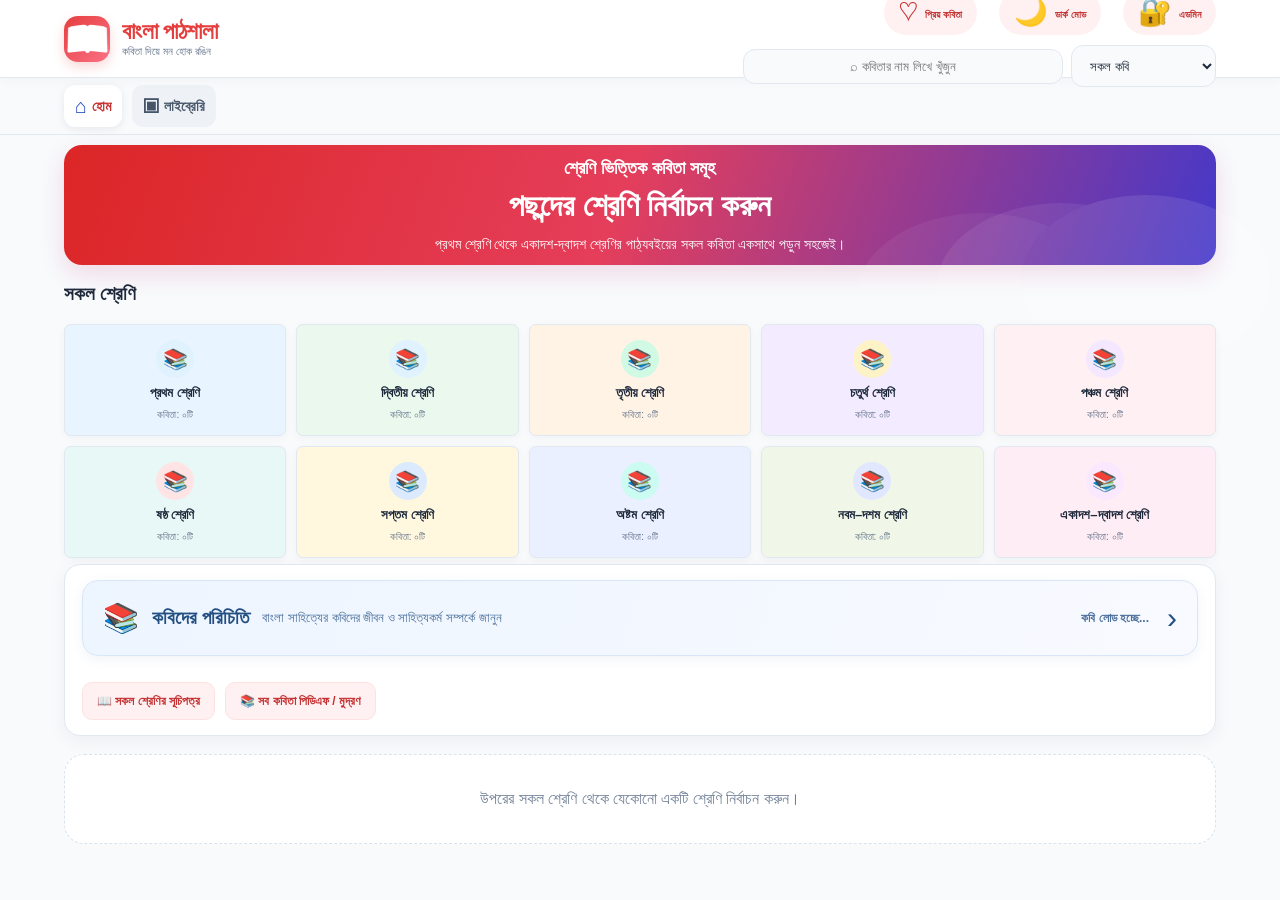
==== commit 16f4bc06: "Localize all application UI text in Bangla" ====
--- a/docs/index.html
+++ b/docs/index.html
@@ -4,7 +4,7 @@
   <meta charset="utf-8">
   <meta name="viewport" content="width=device-width,initial-scale=1,viewport-fit=cover">
   <meta name="theme-color" content="#ffffff">
-  <title>Bangla Pathshala V2</title>
+  <title>বাংলা পাঠশালা V2</title>
   <link rel="stylesheet" href="style.css">
   <link rel="stylesheet" href="dashboard-redesign.css">
 </head>
@@ -70,7 +70,7 @@
 <button id="homeFavoriteBtn" class="soft-btn" type="button">♡ প্রিয় কবিতা</button>
           <button id="homeDarkModeBtn" class="soft-btn" type="button">🌙 ডার্ক মোড</button>
           <button id="homeContentsBtn" class="soft-btn" type="button">📖 সকল শ্রেণির সূচিপত্র</button>
-          <button id="printAllBtn" class="soft-btn" type="button">📚 সব কবিতা PDF / প্রিন্ট</button>
+          <button id="printAllBtn" class="soft-btn" type="button">📚 সব কবিতা পিডিএফ / মুদ্রণ</button>
         </div>
         <div id="homeList" class="poem-grid"></div>
       </section>
@@ -126,7 +126,7 @@
         </div>
         <div class="section-tools">
 <button id="classContentsBtn" class="soft-btn" type="button">📖 সূচিপত্র</button>
-          <button id="printClassBtn" class="soft-btn" type="button">📄 এই শ্রেণির PDF / প্রিন্ট</button>
+          <button id="printClassBtn" class="soft-btn" type="button">📄 এই শ্রেণির পিডিএফ / মুদ্রণ</button>
         </div>
         <div id="list" class="poem-grid"></div>
       </section>
@@ -135,7 +135,7 @@
         <div class="reader-actions">
           <button id="back" class="soft-btn" type="button">← কবিতার তালিকা</button>
           <button id="editBtn" class="soft-btn" type="button">✎ সম্পাদনা করুন</button>
-          <button id="printPoemBtn" class="soft-btn" type="button">🖨️ এই কবিতাটি PDF / প্রিন্ট</button>
+          <button id="printPoemBtn" class="soft-btn" type="button">🖨️ এই কবিতাটি পিডিএফ / মুদ্রণ</button>
         </div>
         <div id="reciteControls" class="hidden recite-controls">
           <button id="speakBtn" type="button">🎙 আবৃত্তি শুরু</button>
@@ -160,16 +160,16 @@
           <pre id="text"></pre>
           <div id="editArea" class="hidden">
             <div class="richToolbar" id="richToolbar">
-              <select id="formatBlock" title="Paragraph">
-                <option value="p">Paragraph</option>
-                <option value="h2">Heading</option>
-                <option value="h3">Sub Heading</option>
+              <select id="formatBlock" title="অনুচ্ছেদের ধরন">
+                <option value="p">সাধারণ অনুচ্ছেদ</option>
+                <option value="h2">প্রধান শিরোনাম</option>
+                <option value="h3">উপশিরোনাম</option>
               </select>
 
-              <select id="fontFamily" title="Font Style">
-                <option value="Nirmala UI">Nirmala UI</option>
-
-                <optgroup label="বাংলা Fonts">
+              <select id="fontFamily" title="লেখার ফন্ট">
+
+
+                <optgroup label="বাংলা ফন্ট">
                   <option value="SolaimanLipi" selected>SolaimanLipi</option>
                   <option value="Noto Serif Bengali">Noto Serif Bengali</option>
                   <option value="SutonnyMJ">SutonnyMJ</option>
@@ -179,7 +179,7 @@
                   <option value="AponaLohit">AponaLohit</option>
                   <option value="Mukti">Mukti</option>
                   <option value="Vrinda">Vrinda</option>
-                  
+
                   <option value="Shonar Bangla">Shonar Bangla</option>
                   <option value="Hadi">Hadi</option>
                   <option value="Anek Bangla">Anek Bangla</option>
@@ -189,40 +189,32 @@
                   <option value="BenSen Handwriting">BenSen Handwriting</option>
                 </optgroup>
 
-                <optgroup label="English Fonts">
-                  <option value="Trebuchet MS">Trebuchet MS</option>
-                  <option value="Times New Roman">Times New Roman</option>
-                  <option value="Georgia">Georgia</option>
-                  <option value="Verdana">Verdana</option>
-                  <option value="Tahoma">Tahoma</option>
-                  <option value="Courier New">Courier New</option>
-                </optgroup>
               </select>
 
-              <select id="fontSize" title="Font Size">
-                <option value="6">6 pt</option>
-                <option value="7">7 pt</option>
-                <option value="8">8 pt</option>
-                <option value="9">9 pt</option>
-                <option value="10">10 pt</option>
-                <option value="11">11 pt</option>
-                <option value="12" selected>12 pt</option>
-                <option value="13">13 pt</option>
-                <option value="14">14 pt</option>
-                <option value="15">15 pt</option>
-                <option value="16">16 pt</option>
-                <option value="17">17 pt</option>
-                <option value="18">18 pt</option>
-                <option value="19">19 pt</option>
-                <option value="20">20 pt</option>
-                <option value="21">21 pt</option>
-                <option value="22">22 pt</option>
-                <option value="23">23 pt</option>
-                <option value="24">24 pt</option>
-                <option value="25">25 pt</option>
+              <select id="fontSize" title="লেখার আকার">
+                <option value="6">6 পয়েন্ট</option>
+                <option value="7">7 পয়েন্ট</option>
+                <option value="8">8 পয়েন্ট</option>
+                <option value="9">9 পয়েন্ট</option>
+                <option value="10">10 পয়েন্ট</option>
+                <option value="11">11 পয়েন্ট</option>
+                <option value="12" selected>12 পয়েন্ট</option>
+                <option value="13">13 পয়েন্ট</option>
+                <option value="14">14 পয়েন্ট</option>
+                <option value="15">15 পয়েন্ট</option>
+                <option value="16">16 পয়েন্ট</option>
+                <option value="17">17 পয়েন্ট</option>
+                <option value="18">18 পয়েন্ট</option>
+                <option value="19">19 পয়েন্ট</option>
+                <option value="20">20 পয়েন্ট</option>
+                <option value="21">21 পয়েন্ট</option>
+                <option value="22">22 পয়েন্ট</option>
+                <option value="23">23 পয়েন্ট</option>
+                <option value="24">24 পয়েন্ট</option>
+                <option value="25">25 পয়েন্ট</option>
               </select>
 
-              <select id="leading" title="Leading">
+              <select id="leading" title="লাইন ব্যবধান">
                 <option value="1">1.0</option>
                 <option value="1.15">1.15</option>
                 <option value="1.3">1.3</option>
@@ -236,22 +228,22 @@
               <input
                 type="color"
                 id="fontColor"
-                title="Font Color"
+                title="লেখার রং"
                 value="#172338"
               />
 
-              <button type="button" data-cmd="bold" title="Bold"><b>B</b></button>
-              <button type="button" data-cmd="italic" title="Italic"><i>I</i></button>
-              <button type="button" data-cmd="underline" title="Underline"><u>U</u></button>
-
-              <button type="button" data-cmd="justifyLeft" title="Left">☰</button>
-              <button type="button" data-cmd="justifyCenter" title="Center">≡</button>
-              <button type="button" data-cmd="justifyRight" title="Right">☷</button>
-
-              <button type="button" data-cmd="insertUnorderedList" title="Bullet List">• List</button>
-              <button type="button" data-cmd="insertOrderedList" title="Number List">1. List</button>
-
-              <button type="button" id="clearFormat" title="Clear Formatting">Tx</button>
+              <button type="button" data-cmd="bold" title="মোটা লেখা"><b>মোটা</b></button>
+              <button type="button" data-cmd="italic" title="তির্যক লেখা"><i>তির্যক</i></button>
+              <button type="button" data-cmd="underline" title="নিচে দাগ"><u>দাগ</u></button>
+
+              <button type="button" data-cmd="justifyLeft" title="বামে সাজান">☰</button>
+              <button type="button" data-cmd="justifyCenter" title="মাঝখানে সাজান">≡</button>
+              <button type="button" data-cmd="justifyRight" title="ডানে সাজান">☷</button>
+
+              <button type="button" data-cmd="insertUnorderedList" title="বুলেট তালিকা">• তালিকা</button>
+              <button type="button" data-cmd="insertOrderedList" title="নম্বর তালিকা">১. তালিকা</button>
+
+              <button type="button" id="clearFormat" title="লেখার সাজসজ্জা মুছুন">মুছুন</button>
             </div>
 
             <div
@@ -291,13 +283,15 @@
         <h3>কবি পরিচিতি পরিচালনা</h3>
         <form id="poetProfileForm">
           <input id="poetProfileId" type="hidden">
+          <label for="poetProfileSerial">ক্রমিক নম্বর *</label>
+          <input id="poetProfileSerial" type="number" min="1" step="1" required>
           <label for="poetProfileName">কবির নাম *</label>
           <input id="poetProfileName" type="text" required>
           <label for="poetProfileBirth">জন্মসাল</label>
           <input id="poetProfileBirth" type="text" placeholder="যেমন: ১৮৯৯">
           <label for="poetProfileDeath">মৃত্যুসাল</label>
           <input id="poetProfileDeath" type="text" placeholder="যেমন: ১৯৭৬">
-          <label for="poetProfilePhoto">ছবির URL</label>
+          <label for="poetProfilePhoto">ছবির ওয়েব ঠিকানা</label>
           <input id="poetProfilePhoto" type="url">
           <label for="poetProfileShort">সংক্ষিপ্ত পরিচিতি</label>
           <textarea id="poetProfileShort" rows="3"></textarea>
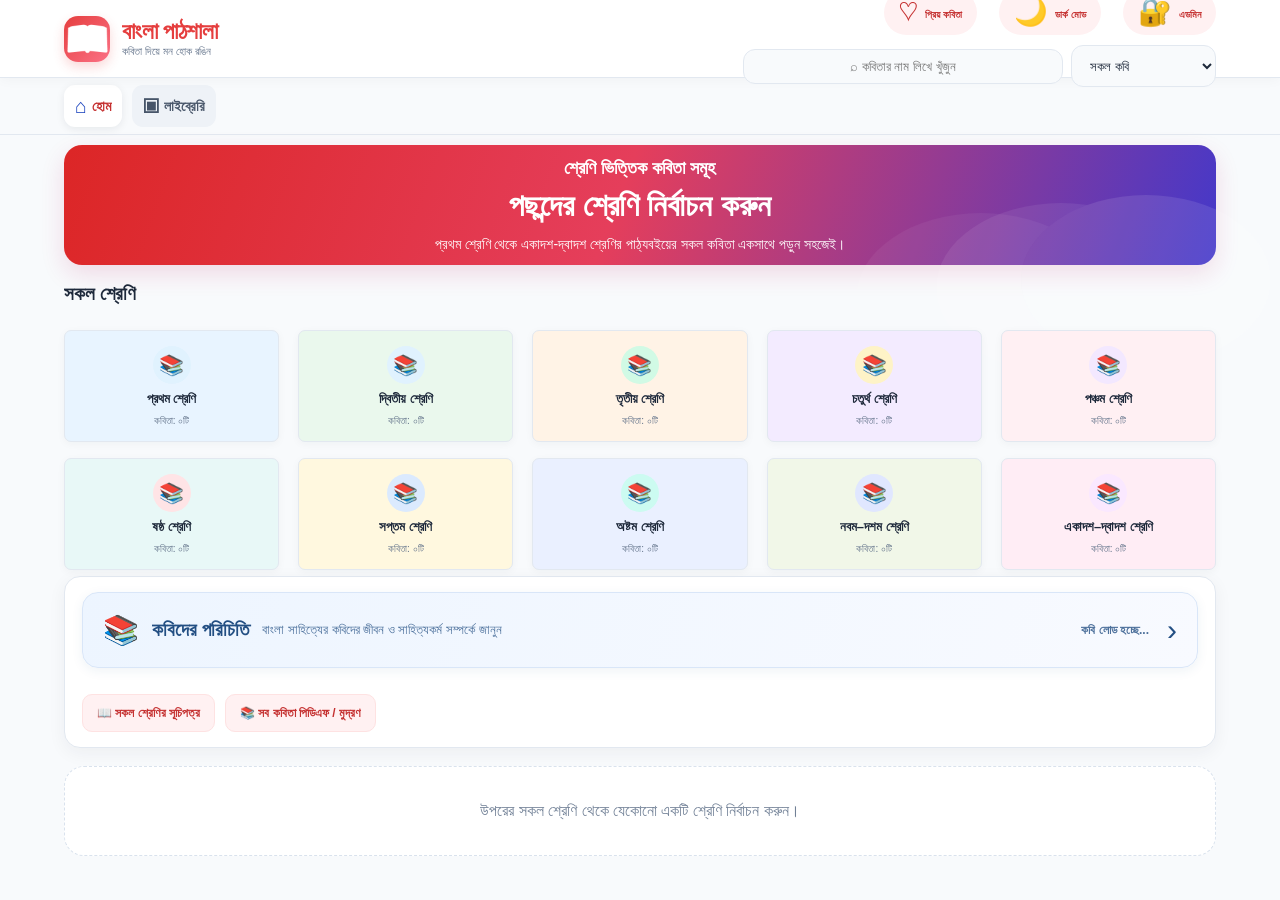
==== commit 9fed99d9: "Add separate favorites page" ====
--- a/docs/index.html
+++ b/docs/index.html
@@ -85,7 +85,35 @@
     <p>বাংলা সাহিত্যের কবিদের জীবন ও সাহিত্যকর্ম সম্পর্কে জানুন</p>
   </div>
 
-  <div id="poetProfilesList" class="poet-public-grid">
+  <section id="poetPageAdminControls" class="hidden">
+  <div class="poet-admin-toolbar">
+    <button id="poetProfileAddBtn" type="button">＋ নতুন কবি যোগ করুন</button>
+  </div>
+  <form id="poetProfileForm" class="hidden">
+          <input id="poetProfileId" type="hidden">
+          <label for="poetProfileSerial">ক্রমিক নম্বর *</label>
+          <input id="poetProfileSerial" type="text" inputmode="numeric" pattern="[০-৯0-9]+" required>
+          <label for="poetProfileName">কবির নাম *</label>
+          <input id="poetProfileName" type="text" required>
+          <label for="poetProfileBirth">জন্মসাল</label>
+          <input id="poetProfileBirth" type="text" placeholder="যেমন: ১৮৯৯">
+          <label for="poetProfileDeath">মৃত্যুসাল</label>
+          <input id="poetProfileDeath" type="text" placeholder="যেমন: ১৯৭৬">
+          <label for="poetProfilePhoto">ছবির ওয়েব ঠিকানা</label>
+          <input id="poetProfilePhoto" type="url">
+          <label for="poetProfileShort">সংক্ষিপ্ত পরিচিতি</label>
+          <textarea id="poetProfileShort" rows="3"></textarea>
+          <label for="poetProfileBiography">বিস্তারিত জীবনী</label>
+          <textarea id="poetProfileBiography" rows="7"></textarea>
+          <label for="poetProfileSources">তথ্যসূত্র</label>
+          <textarea id="poetProfileSources" rows="3"></textarea>
+          <button id="poetProfileSave" type="submit">💾 সংরক্ষণ করুন</button>
+          <button id="poetProfileCancel" type="button">বাতিল</button>
+        </form>
+  <h3 class="poet-admin-list-heading">সংরক্ষিত কবিদের তালিকা</h3>
+  <div id="poetProfileList">তথ্য লোড হচ্ছে...</div>
+</section>
+<div id="poetProfilesList" class="poet-public-grid">
     <div class="empty">কবিদের তালিকা লোড হচ্ছে...</div>
   </div>
 
@@ -107,6 +135,15 @@
     </div>
   </article>
 </section>
+<section id="favoritePage" class="hidden dashboard">
+  <div class="poet-page-header">
+    <button id="favoritePageHomeBtn" type="button" class="poet-back-btn">← প্রচ্ছদে ফিরুন</button>
+    <h2>♡ প্রিয় কবিতা</h2>
+    <p id="favoritePageCount">আপনার সংরক্ষিত প্রিয় কবিতাসমূহ</p>
+  </div>
+  <div id="favoriteList" class="poem-grid"></div>
+</section>
+
 <section id="contents" class="hidden dashboard">
         <div class="section-tools">
           <h2 id="contentsHeading">📖 সূচিপত্র</h2>
@@ -278,33 +315,7 @@
       </form>
       <button id="adminLogoutBtn" class="hidden" type="button">লগআউট</button>
 
-      <section id="poetAdminPanel" class="hidden">
-        <hr>
-        <h3>কবি পরিচিতি পরিচালনা</h3>
-        <form id="poetProfileForm">
-          <input id="poetProfileId" type="hidden">
-          <label for="poetProfileSerial">ক্রমিক নম্বর *</label>
-          <input id="poetProfileSerial" type="number" min="1" step="1" required>
-          <label for="poetProfileName">কবির নাম *</label>
-          <input id="poetProfileName" type="text" required>
-          <label for="poetProfileBirth">জন্মসাল</label>
-          <input id="poetProfileBirth" type="text" placeholder="যেমন: ১৮৯৯">
-          <label for="poetProfileDeath">মৃত্যুসাল</label>
-          <input id="poetProfileDeath" type="text" placeholder="যেমন: ১৯৭৬">
-          <label for="poetProfilePhoto">ছবির ওয়েব ঠিকানা</label>
-          <input id="poetProfilePhoto" type="url">
-          <label for="poetProfileShort">সংক্ষিপ্ত পরিচিতি</label>
-          <textarea id="poetProfileShort" rows="3"></textarea>
-          <label for="poetProfileBiography">বিস্তারিত জীবনী</label>
-          <textarea id="poetProfileBiography" rows="7"></textarea>
-          <label for="poetProfileSources">তথ্যসূত্র</label>
-          <textarea id="poetProfileSources" rows="3"></textarea>
-          <button id="poetProfileSave" type="submit">💾 সংরক্ষণ করুন</button>
-          <button id="poetProfileCancel" type="button">বাতিল</button>
-        </form>
-        <h3>সংরক্ষিত কবিদের তালিকা</h3>
-        <div id="poetProfileList">তথ্য লোড হচ্ছে...</div>
-      </section>
+
     </div>
   </div>
 
--- a/docs/dashboard-redesign.css
+++ b/docs/dashboard-redesign.css
@@ -2338,6 +2338,11 @@
 
 #poetBioShort {
   font-weight: 600;
+  text-align: justify;
+}
+
+#poetBioText {
+  text-align: justify;
 }
 
 #poetBioText {
@@ -2413,15 +2418,17 @@
 
 #poetProfileList {
   display: grid;
-  gap: 9px;
+  grid-template-columns: repeat(2, minmax(0, 1fr));
+  gap: 12px;
   margin-top: 12px;
 }
 
 #poetProfileList .poet-admin-item {
-  display: flex;
-  flex-wrap: wrap;
-  align-items: center;
-  gap: 8px;
+  display: grid;
+  grid-template-columns: minmax(0, 1fr) auto;
+  align-items: start;
+  column-gap: 10px;
+  row-gap: 5px;
   padding: 11px;
   border: 1px solid #e2e8f0;
   border-radius: 9px;
@@ -2430,16 +2437,30 @@
 }
 
 #poetProfileList .poet-admin-item strong {
-  flex: 1 1 100%;
+  grid-column: 1;
+  grid-row: 1;
 }
 
 #poetProfileList .poet-admin-item span {
-  flex: 1;
+  grid-column: 1;
+  grid-row: 2;
   color: #64748b;
   font-size: 13px;
 }
 
+#poetProfileList .poet-admin-actions {
+  grid-column: 2;
+  grid-row: 1 / span 2;
+  align-self: start;
+  display: flex;
+  flex-direction: column;
+  align-items: flex-end;
+  gap: 5px;
+}
+
 #poetProfileList button {
+  display: block;
+  width: fit-content;
   margin: 0;
   padding: 7px 10px;
   font-size: 12px;
@@ -2716,11 +2737,18 @@
 }
 #publicPoetName { margin: 0 0 8px; font-size: 25px; }
 #publicPoetYears { color: #718096; font-weight: 700; }
-#publicPoetShort { line-height: 1.8; }
+#publicPoetShort { text-align: justify; line-height: 1.8; }
 .poet-public-detail h3 { margin: 20px 0 9px; }
 .poet-public-biography,
+/* Restore biography font size; keep sources smaller */
+.poet-public-detail .poet-public-biography {
+  font-size: inherit;
+}
+
 #publicPoetSources {
-  line-height: 1.95;
+  font-size: 10px;
+  text-align: justify;
+  line-height: 1.75;
   white-space: pre-wrap;
   overflow-wrap: anywhere;
 }
@@ -2854,3 +2882,85 @@
     height: 52px;
   }
 }
+
+
+/* ===== ADMIN CONTROLS INSIDE POET PROFILES PAGE ===== */
+#poetPageAdminControls {
+  margin: 18px 0 22px;
+  padding: 16px;
+  border: 1px solid #cbd9e8;
+  border-radius: 14px;
+  background: #f4f8fc;
+}
+.poet-admin-toolbar {
+  display: flex;
+  justify-content: flex-start;
+  margin-bottom: 12px;
+}
+#poetProfileAddBtn {
+  border: 0;
+  border-radius: 9px;
+  padding: 11px 16px;
+  background: #176b45;
+  color: #fff;
+  font-weight: 800;
+  cursor: pointer;
+}
+#poetProfileForm {
+  margin: 12px 0 20px;
+  padding: 15px;
+  border: 1px solid #d5e0eb;
+  border-radius: 11px;
+  background: #fff;
+}
+.poet-admin-list-heading {
+  margin: 12px 0 8px;
+  color: var(--text, #23466d);
+}
+body.dark #poetPageAdminControls {
+  border-color: #475569;
+  background: #172435;
+}
+body.dark #poetProfileForm {
+  border-color: #475569;
+  background: #202d3e;
+  color: #f1f5f9;
+}
+body.dark .poet-admin-list-heading {
+  color: #e5efff;
+}
+@media (max-width: 600px) {
+  #poetPageAdminControls { padding: 11px; }
+  #poetProfileForm { padding: 11px; }
+}
+
+/* ===== AUTO SPACING: CLASS BUTTONS 1-5 / FULL ROW WIDTH ===== */
+@media (min-width: 901px) {
+  #navClasses {
+    display: grid !important;
+    width: 100% !important;
+    max-width: 1650px !important;
+    margin-left: auto !important;
+    margin-right: auto !important;
+    padding-left: 0 !important;
+    padding-right: 0 !important;
+    grid-template-columns: repeat(5, minmax(0, 1fr)) !important;
+    column-gap: clamp(8px, 1.5vw, 20px) !important;
+    row-gap: 16px !important;
+    box-sizing: border-box !important;
+  }
+
+  #navClasses .nav-class {
+    width: 100% !important;
+    min-width: 0 !important;
+    margin: 0 !important;
+    box-sizing: border-box !important;
+  }
+}
+
+
+/* ===== Separate Favorites Page ===== */
+#favoritePage { padding-bottom: 30px; }
+#favoritePage .poem-grid { margin-top: 14px; }
+#favoritePage .poet-page-header h2 { margin-top: 16px; }
+body.dark #favoritePage .poet-page-header h2 { color: #f1f5f9; }
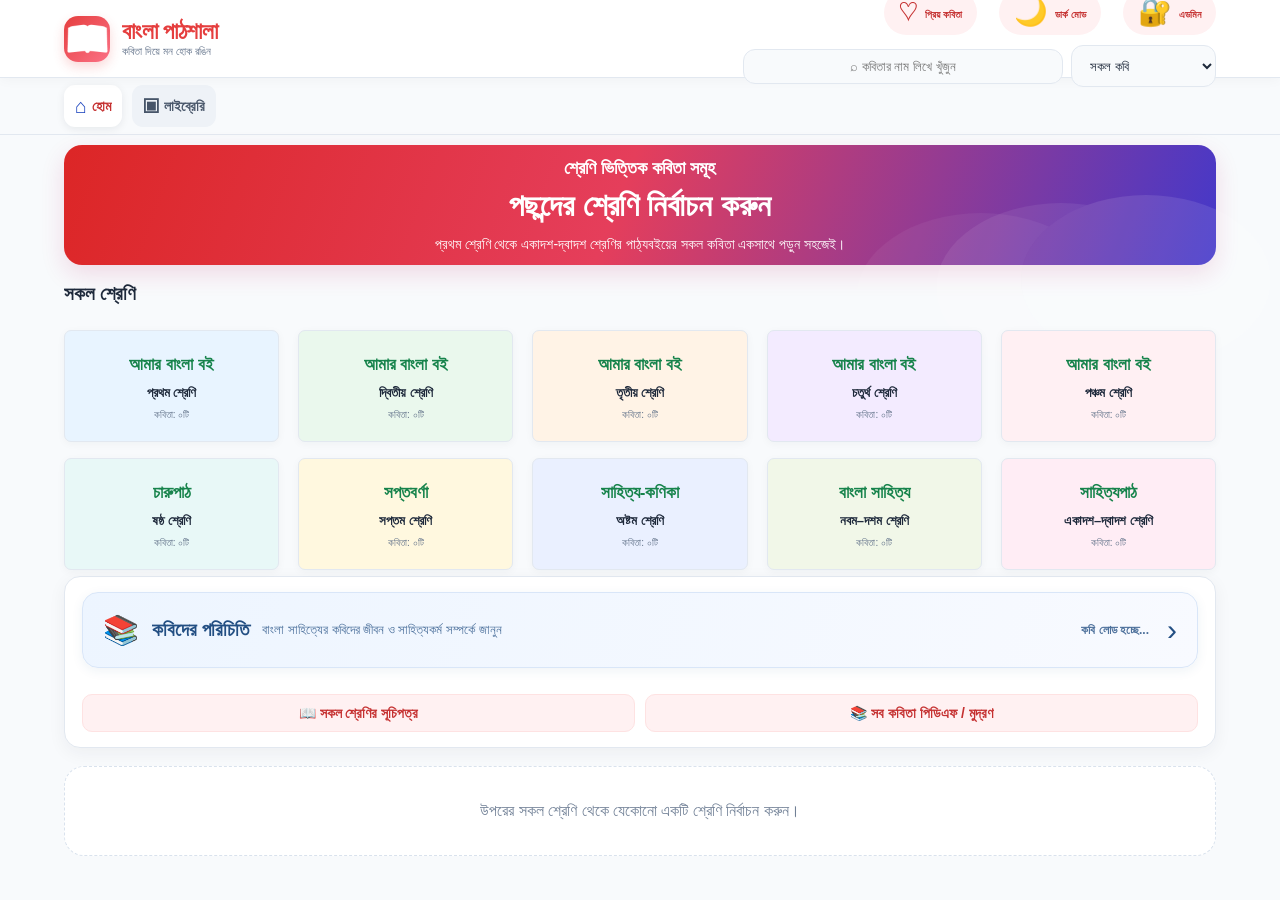
==== commit 53e15af9: "Move poet biography button above poem title and reduce size" ====
--- a/docs/index.html
+++ b/docs/index.html
@@ -181,9 +181,6 @@
           <button id="stopBtn" type="button">■ বন্ধ করো</button>
         </div>
         <article class="paper">
-          <div id="meta" class="muted"></div>
-          <h1 id="title"></h1>
-          <div id="poet" class="muted"></div>
           <button id="poetBioButton" class="hidden" type="button">📖 কবি পরিচিতি পড়ুন</button>
           <section id="poetBioPanel" class="hidden" aria-live="polite">
             <button id="poetBioClose" type="button">বন্ধ করুন ✕</button>
@@ -194,6 +191,10 @@
             <div id="poetBioText"></div>
             <p id="poetBioSources"></p>
           </section>
+          <div id="meta" class="muted"></div>
+          <h1 id="title"></h1>
+          <div id="poet" class="muted"></div>
+
           <pre id="text"></pre>
           <div id="editArea" class="hidden">
             <div class="richToolbar" id="richToolbar">
--- a/docs/style.css
+++ b/docs/style.css
@@ -1474,12 +1474,12 @@
 /* SOLAIMANLIPI-FORCE */
 .card h3,
 .paper h1{
-  font-family:"TeeshtaMJ-Bold" !important;
+  font-family:"SolaimanLipi",sans-serif !important;
 }
 
 .card .poet,
 .paper #poet{
-  font-family:"TeeshtaMJ-Regular" !important;
+  font-family:"SolaimanLipi",sans-serif !important;
 }
 
 /* Mobile: keep Home and Library on the same row */
--- a/docs/dashboard-redesign.css
+++ b/docs/dashboard-redesign.css
@@ -2285,12 +2285,13 @@
 /* ===== POET BIOGRAPHY READER ===== */
 #poetBioButton {
   display: inline-block;
-  margin: 12px 0 16px;
-  padding: 9px 15px;
+  margin: 8px 0 12px;
+  padding: 6px 11px;
   border: 0;
-  border-radius: 9px;
+  border-radius: 7px;
   background: #be123c;
   color: #fff;
+  font-size: 14px;
   font-weight: 700;
   cursor: pointer;
 }
@@ -2964,3 +2965,133 @@
 #favoritePage .poem-grid { margin-top: 14px; }
 #favoritePage .poet-page-header h2 { margin-top: 16px; }
 body.dark #favoritePage .poet-page-header h2 { color: #f1f5f9; }
+
+/* Homepage contents and print buttons: 14px, side by side */
+#homeContentsBtn,
+#printAllBtn {
+  font-size: 14px !important;
+  box-sizing: border-box;
+  flex: 0 0 calc(50% - 5px);
+  min-width: 0;
+  text-align: center;
+}
+
+#homeContentsBtn {
+  order: 10 !important;
+}
+
+#printAllBtn {
+  order: 11 !important;
+}
+
+
+/* FINAL: Reader poem title green and poet name black */
+.paper h1 {
+  color: #008000 !important;
+  -webkit-text-fill-color: #008000 !important;
+}
+
+.paper #poet {
+  color: #000000 !important;
+  -webkit-text-fill-color: #000000 !important;
+}
+
+
+/* Homepage class cards: book names replace book icons */
+#navClasses .nav-class .nav-book-name {
+  display: block;
+  width: 100%;
+  min-width: 0;
+  height: auto;
+  flex: 0 1 auto;
+  padding: 0;
+  border: 0;
+  border-radius: 0;
+  background: transparent;
+  color: #16834b;
+  -webkit-text-fill-color: #16834b;
+  font-size: 17px;
+  font-weight: 800;
+  line-height: 1.5;
+  text-align: center;
+  overflow-wrap: anywhere;
+}
+
+
+/* ===== FINAL CLASS PAGE GRID AND COMPACT BANNER ===== */
+
+/* Class page only: four columns on desktop */
+#library #list.poem-grid {
+  grid-template-columns: repeat(4, minmax(0, 1fr)) !important;
+  gap: 15px !important;
+}
+
+/* Class page only: two columns on phones and tablets */
+@media (max-width: 720px) {
+  #library #list.poem-grid {
+    grid-template-columns: repeat(2, minmax(0, 1fr)) !important;
+    gap: 10px !important;
+  }
+}
+
+/* Class page banner: approximately half the original height */
+#library .class-banner {
+  height: 76px !important;
+  min-height: 76px !important;
+  max-height: 76px !important;
+  padding: 8px 18px !important;
+  margin-bottom: 14px !important;
+  box-sizing: border-box !important;
+}
+
+#library .class-banner .banner-icon {
+  width: 42px !important;
+  min-width: 42px !important;
+  margin-right: 10px !important;
+  font-size: 28px !important;
+}
+
+#library .class-banner h1 {
+  font-size: 21px !important;
+  line-height: 1.25 !important;
+  margin: 0 !important;
+}
+
+#library .class-banner p {
+  font-size: 12px !important;
+  line-height: 1.3 !important;
+  margin: 3px 0 0 !important;
+}
+
+#library .class-banner .banner-art {
+  font-size: 16px !important;
+  letter-spacing: 0 !important;
+}
+
+@media (max-width: 520px) {
+  #library .class-banner {
+    height: 64px !important;
+    min-height: 64px !important;
+    max-height: 64px !important;
+    padding: 5px 10px !important;
+  }
+
+  #library .class-banner .banner-icon {
+    width: 28px !important;
+    min-width: 28px !important;
+    margin-right: 6px !important;
+    font-size: 21px !important;
+  }
+
+  #library .class-banner h1 {
+    font-size: 16px !important;
+  }
+
+  #library .class-banner p {
+    font-size: 10px !important;
+  }
+
+  #library .class-banner .banner-art {
+    font-size: 11px !important;
+  }
+}
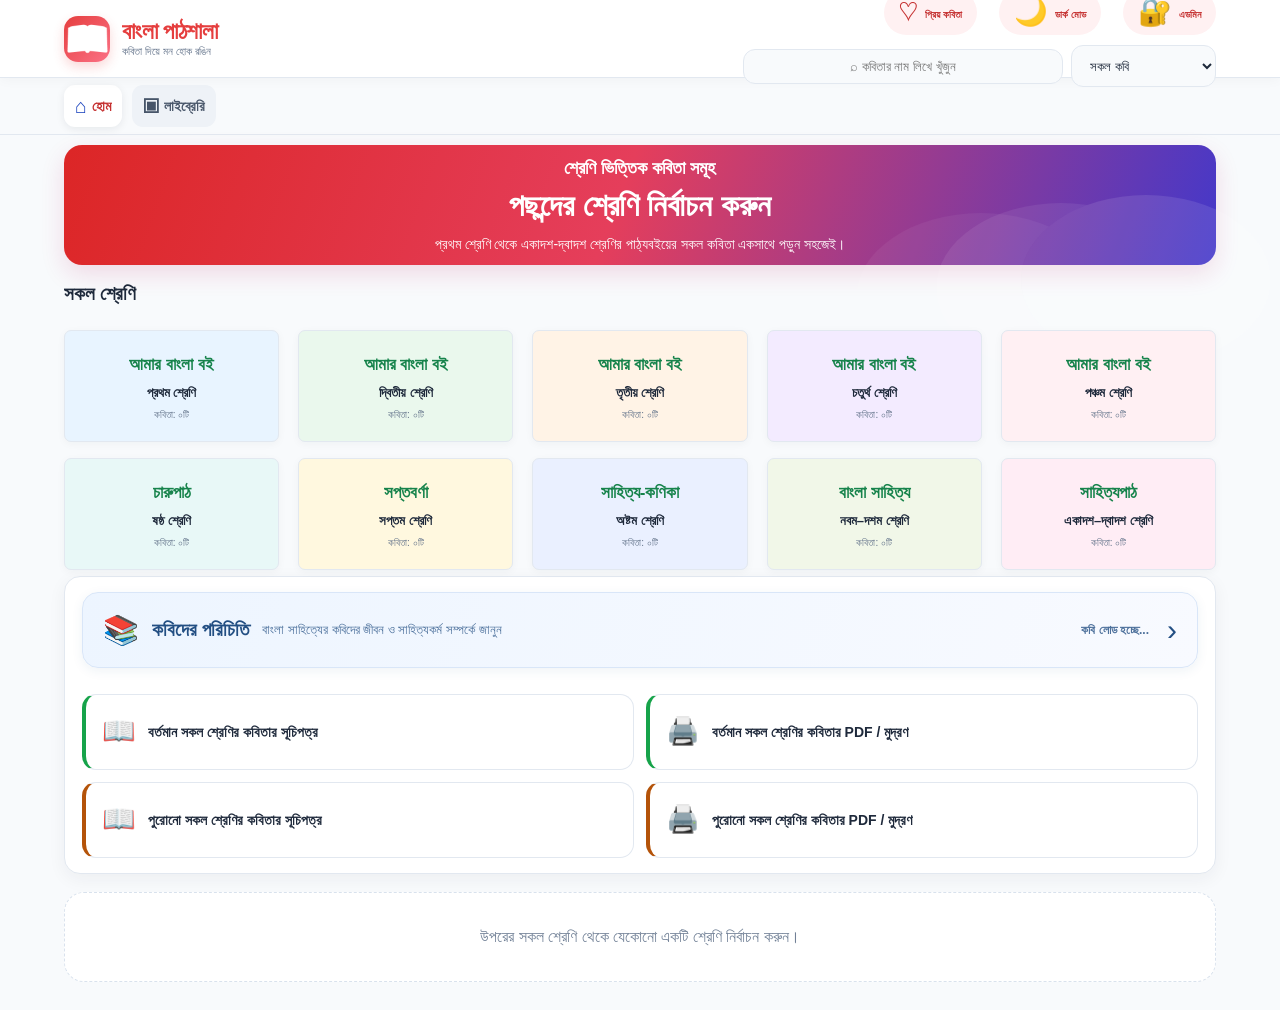
==== commit 0c7d9b8c: "Add current and old all-class contents and print cards" ====
--- a/docs/index.html
+++ b/docs/index.html
@@ -69,8 +69,24 @@
           <input id="homeSearch" class="search-box" placeholder="⌕ সব শ্রেণির কবিতা খুঁজুন" autocomplete="off">
 <button id="homeFavoriteBtn" class="soft-btn" type="button">♡ প্রিয় কবিতা</button>
           <button id="homeDarkModeBtn" class="soft-btn" type="button">🌙 ডার্ক মোড</button>
-          <button id="homeContentsBtn" class="soft-btn" type="button">📖 সকল শ্রেণির সূচিপত্র</button>
-          <button id="printAllBtn" class="soft-btn" type="button">📚 সব কবিতা পিডিএফ / মুদ্রণ</button>
+          <div id="homeCategoryActions" class="home-category-actions">
+  <button id="currentAllContentsBtn" class="home-category-action current-category-action" type="button">
+    <span class="home-category-icon">📖</span>
+    <span>বর্তমান সকল শ্রেণির কবিতার সূচিপত্র</span>
+  </button>
+  <button id="currentAllPrintBtn" class="home-category-action current-category-action" type="button">
+    <span class="home-category-icon">🖨️</span>
+    <span>বর্তমান সকল শ্রেণির কবিতার PDF / মুদ্রণ</span>
+  </button>
+  <button id="oldAllContentsBtn" class="home-category-action old-category-action" type="button">
+    <span class="home-category-icon">📖</span>
+    <span>পুরোনো সকল শ্রেণির কবিতার সূচিপত্র</span>
+  </button>
+  <button id="oldAllPrintBtn" class="home-category-action old-category-action" type="button">
+    <span class="home-category-icon">🖨️</span>
+    <span>পুরোনো সকল শ্রেণির কবিতার PDF / মুদ্রণ</span>
+  </button>
+</div>
         </div>
         <div id="homeList" class="poem-grid"></div>
       </section>
@@ -161,10 +177,23 @@
           </div>
           <div class="banner-art">☁️ ☀️ 🌿</div>
         </div>
-        <div class="section-tools">
-<button id="classContentsBtn" class="soft-btn" type="button">📖 সূচিপত্র</button>
-          <button id="printClassBtn" class="soft-btn" type="button">📄 এই শ্রেণির পিডিএফ / মুদ্রণ</button>
-        </div>
+        <div id="poemCategoryCards" class="poem-category-grid">
+          <button id="currentPoemsCard" class="poem-category-card" type="button">
+            <span class="poem-category-icon">📚</span>
+            <span class="poem-category-title">বর্তমান কবিতা</span>
+            <span class="poem-category-description">বর্তমানে ব্যবহৃত ও নতুন যোগ করা কবিতাগুলো</span>
+          </button>
+          <button id="oldPoemsCard" class="poem-category-card" type="button">
+            <span class="poem-category-icon">📖</span>
+            <span class="poem-category-title">পুরোনো কবিতা</span>
+            <span class="poem-category-description">আগের সংরক্ষিত কবিতাগুলো</span>
+          </button>
+        </div>
+        <div id="poemCategoryBack" class="poem-category-back hidden">
+          <button id="backToPoemCategories" class="soft-btn" type="button">← কবিতার ধরন</button>
+          <button id="categoryContentsBtn" class="soft-btn" type="button">📖 বর্তমান কবিতার সূচিপত্র</button>
+        </div>
+
         <div id="list" class="poem-grid"></div>
       </section>
 
--- a/docs/style.css
+++ b/docs/style.css
@@ -1570,3 +1570,178 @@
   text-align: center !important;
   vertical-align: middle !important;
 }
+
+
+/* Prerecorded poem audio panel */
+.poem-audio-panel{box-sizing:border-box;width:100%;max-width:100%}
+.poem-audio-panel audio{display:block;width:100%;max-width:100%;margin:6px 0}
+.poem-audio-panel input[type="file"]{max-width:100%;box-sizing:border-box}
+
+
+/* ===== Compact poem card redesign: 10 Nov 2026 ===== */
+.card {
+  box-sizing: border-box !important;
+  min-height: 0 !important;
+  height: auto !important;
+  padding: 14px 12px 12px !important;
+  position: relative !important;
+}
+.card-illustration,
+.card .old-book-label {
+  display: none !important;
+}
+.card h3 {
+  margin: 2px 58px 4px 0 !important;
+  font-size: 20px !important;
+  line-height: 1.35 !important;
+}
+.card .poet {
+  margin: 0 0 5px !important;
+  font-size: 13px !important;
+}
+.card .excerpt {
+  max-height: none !important;
+  overflow: visible !important;
+  font-size: 13px !important;
+  line-height: 1.35 !important;
+  margin: 5px 0 0 !important;
+}
+.card .excerpt-lines {
+  display: -webkit-box !important;
+  -webkit-box-orient: vertical !important;
+  -webkit-line-clamp: 2 !important;
+  overflow: hidden !important;
+}
+.card .read-more {
+  display: block !important;
+  color: #be123c !important;
+  font-weight: 700 !important;
+}
+.card .favoriteBtn,
+.card .deleteUserPoem {
+  position: absolute !important;
+  top: 7px !important;
+  bottom: auto !important;
+  width: 27px !important;
+  height: 27px !important;
+  min-width: 0 !important;
+  padding: 0 !important;
+  border: 0 !important;
+  border-radius: 0 !important;
+  background: transparent !important;
+  box-shadow: none !important;
+  display: flex !important;
+  align-items: center !important;
+  justify-content: center !important;
+}
+.card .favoriteBtn {
+  right: 7px !important;
+  color: #e11d48 !important;
+  font-size: 22px !important;
+}
+.card .deleteUserPoem {
+  right: 36px !important;
+  color: #64748b !important;
+  font-size: 18px !important;
+}
+@media (max-width: 430px) {
+  .card {
+    padding: 11px 9px 10px !important;
+  }
+  .card h3 {
+    font-size: 18px !important;
+  }
+  .card .poet,
+  .card .excerpt {
+    font-size: 12px !important;
+  }
+}
+/* ===== End compact poem card redesign ===== */
+
+
+/* POEM EXCERPT FINAL FIX - 10 NOV 2026 */
+.card .excerpt,
+.card .excerpt *,
+.card .excerpt-lines,
+.card .excerpt-lines * {
+  font-size: 14px !important;
+  line-height: 1.4 !important;
+}
+
+.card .excerpt-lines {
+  display: block !important;
+  max-height: 2.8em !important;
+  overflow: hidden !important;
+}
+
+.card .excerpt-lines > * {
+  margin: 0 !important;
+  padding: 0 !important;
+}
+
+.card .read-more {
+  display: block !important;
+  text-align: right !important;
+  font-size: 14px !important;
+  line-height: 1.4 !important;
+  white-space: nowrap !important;
+}
+
+
+/* POEM EXCERPT + FAVORITE ROW FINAL FIX - 10 NOV 2026 */
+.card .excerpt,
+.card .excerpt * {
+  font-size: 14px !important;
+  line-height: 1.4 !important;
+}
+.card .excerpt-lines {
+  display: block !important;
+  max-height: 2.8em !important;
+  overflow: hidden !important;
+}
+.card .excerpt-lines > * {
+  margin: 0 !important;
+  padding: 0 !important;
+}
+.card .excerpt-footer {
+  display: flex !important;
+  justify-content: flex-end !important;
+  align-items: center !important;
+  gap: 5px !important;
+  width: 100% !important;
+  margin-top: 3px !important;
+}
+.card .excerpt-footer .read-more {
+  display: inline-block !important;
+  margin: 0 !important;
+  text-align: right !important;
+  font-size: 14px !important;
+  line-height: 1.4 !important;
+  font-weight: 700 !important;
+  color: #be123c !important;
+  white-space: nowrap !important;
+}
+.card .excerpt-footer .favoriteBtn {
+  position: static !important;
+  inset: auto !important;
+  display: inline-flex !important;
+  align-items: center !important;
+  justify-content: center !important;
+  flex: 0 0 24px !important;
+  width: 24px !important;
+  height: 24px !important;
+  min-width: 24px !important;
+  margin: 0 !important;
+  padding: 0 !important;
+  border: 0 !important;
+  border-radius: 0 !important;
+  background: transparent !important;
+  box-shadow: none !important;
+  color: #e11d48 !important;
+  font-size: 19px !important;
+  line-height: 1 !important;
+}
+.card .deleteUserPoem {
+  right: 7px !important;
+}
+/* End poem excerpt + favorite row fix */
--- a/docs/dashboard-redesign.css
+++ b/docs/dashboard-redesign.css
@@ -3095,3 +3095,410 @@
     font-size: 11px !important;
   }
 }
+
+
+/* ===== Compact poem card redesign: 10 Nov 2026 ===== */
+.card {
+  box-sizing: border-box !important;
+  min-height: 0 !important;
+  height: auto !important;
+  padding: 11px 12px 9px !important;
+  position: relative !important;
+}
+.card-illustration,
+.card .old-book-label {
+  display: none !important;
+}
+.card h3 {
+  margin: 2px 58px 4px 0 !important;
+  font-size: 20px !important;
+  line-height: 1.35 !important;
+}
+.card .poet {
+  margin: 0 0 5px !important;
+  font-size: 13px !important;
+}
+.card .excerpt {
+  max-height: none !important;
+  overflow: visible !important;
+  font-size: 13px !important;
+  line-height: 1.35 !important;
+  margin: 5px 0 0 !important;
+}
+.card .excerpt-lines {
+  display: -webkit-box !important;
+  -webkit-box-orient: vertical !important;
+  -webkit-line-clamp: 2 !important;
+  overflow: hidden !important;
+}
+.card .read-more {
+  display: block !important;
+  color: #be123c !important;
+  font-weight: 700 !important;
+}
+.card .favoriteBtn,
+.card .deleteUserPoem {
+  position: absolute !important;
+  top: 7px !important;
+  bottom: auto !important;
+  width: 27px !important;
+  height: 27px !important;
+  min-width: 0 !important;
+  padding: 0 !important;
+  border: 0 !important;
+  border-radius: 0 !important;
+  background: transparent !important;
+  box-shadow: none !important;
+  display: flex !important;
+  align-items: center !important;
+  justify-content: center !important;
+}
+.card .favoriteBtn {
+  right: 7px !important;
+  color: #e11d48 !important;
+  font-size: 22px !important;
+}
+.card .deleteUserPoem {
+  right: 36px !important;
+  color: #64748b !important;
+  font-size: 18px !important;
+}
+@media (max-width: 430px) {
+  .card {
+    padding: 9px 9px 8px !important;
+  }
+  .card h3 {
+    font-size: 18px !important;
+  }
+  .card .poet,
+  .card .excerpt {
+    font-size: 12px !important;
+  }
+}
+/* ===== End compact poem card redesign ===== */
+
+
+/* POEM EXCERPT FINAL FIX - 10 NOV 2026 */
+.card .excerpt,
+.card .excerpt *,
+.card .excerpt-lines,
+.card .excerpt-lines * {
+  font-size: 14px !important;
+  line-height: 1.4 !important;
+}
+
+.card .excerpt-lines {
+  display: block !important;
+  max-height: 2.8em !important;
+  overflow: hidden !important;
+}
+
+.card .excerpt-lines > * {
+  margin: 0 !important;
+  padding: 0 !important;
+}
+
+.card .read-more {
+  display: block !important;
+  text-align: right !important;
+  font-size: 14px !important;
+  line-height: 1.4 !important;
+  white-space: nowrap !important;
+}
+
+
+/* POEM EXCERPT + FAVORITE ROW FINAL FIX - 10 NOV 2026 */
+.card .excerpt,
+.card .excerpt * {
+  font-size: 14px !important;
+  line-height: 1.4 !important;
+}
+.card .excerpt-lines {
+  display: block !important;
+  max-height: 2.8em !important;
+  overflow: hidden !important;
+}
+.card .excerpt-lines > * {
+  margin: 0 !important;
+  padding: 0 !important;
+}
+.card .excerpt-footer {
+  display: flex !important;
+  justify-content: flex-end !important;
+  align-items: center !important;
+  gap: 5px !important;
+  width: 100% !important;
+  margin-top: 3px !important;
+}
+.card .excerpt-footer .read-more {
+  display: inline-block !important;
+  margin: 0 !important;
+  text-align: right !important;
+  font-size: 14px !important;
+  line-height: 1.4 !important;
+  font-weight: 700 !important;
+  color: #be123c !important;
+  white-space: nowrap !important;
+}
+.card .excerpt-footer .favoriteBtn {
+  position: static !important;
+  inset: auto !important;
+  display: inline-flex !important;
+  align-items: center !important;
+  justify-content: center !important;
+  flex: 0 0 24px !important;
+  width: 24px !important;
+  height: 24px !important;
+  min-width: 24px !important;
+  margin: 0 !important;
+  padding: 0 !important;
+  border: 0 !important;
+  border-radius: 0 !important;
+  background: transparent !important;
+  box-shadow: none !important;
+  color: #e11d48 !important;
+  font-size: 19px !important;
+  line-height: 1 !important;
+}
+.card .deleteUserPoem {
+  right: 7px !important;
+}
+/* End poem excerpt + favorite row fix */
+
+
+/* POEM CARD: RESTORE FAVORITE TO TOP-RIGHT */
+.card .excerpt-footer .favoriteBtn {
+  position: absolute !important;
+  top: 7px !important;
+  right: 7px !important;
+  bottom: auto !important;
+}
+
+.card .deleteUserPoem {
+  position: absolute !important;
+  top: 7px !important;
+  right: 36px !important;
+  bottom: auto !important;
+}
+
+.card .excerpt-footer .read-more {
+  margin-left: auto !important;
+  text-align: right !important;
+}
+/* END FAVORITE POSITION FIX */
+
+
+/* POEM CARD: DELETE + FAVORITE LEFT, READ MORE RIGHT */
+.card .excerpt-footer {
+  display: flex !important;
+  justify-content: flex-start !important;
+  align-items: center !important;
+  width: 100% !important;
+  gap: 5px !important;
+}
+
+.card .excerpt-footer .deleteUserPoem,
+.card .excerpt-footer .favoriteBtn {
+  position: static !important;
+  inset: auto !important;
+  flex: 0 0 24px !important;
+  width: 24px !important;
+  height: 24px !important;
+  min-width: 24px !important;
+  margin: 0 !important;
+}
+
+.card .excerpt-footer .read-more {
+  margin-left: auto !important;
+  text-align: right !important;
+  white-space: nowrap !important;
+}
+/* END DELETE + FAVORITE + READ MORE ALIGNMENT */
+
+
+/* POEM CARD: ACTIONS TOP-RIGHT, READ MORE BOTTOM-RIGHT */
+.card {
+  position: relative !important;
+}
+
+.card .card-actions {
+  position: absolute !important;
+  top: 7px !important;
+  right: 7px !important;
+  display: flex !important;
+  align-items: center !important;
+  justify-content: flex-end !important;
+  gap: 5px !important;
+  z-index: 5 !important;
+}
+
+.card .card-actions .deleteUserPoem,
+.card .card-actions .favoriteBtn {
+  position: static !important;
+  inset: auto !important;
+  flex: 0 0 24px !important;
+  width: 24px !important;
+  height: 24px !important;
+  min-width: 24px !important;
+  margin: 0 !important;
+}
+
+.card .excerpt-footer {
+  display: flex !important;
+  justify-content: flex-end !important;
+  align-items: center !important;
+  width: 100% !important;
+}
+
+.card .excerpt-footer .read-more {
+  margin-left: auto !important;
+  text-align: right !important;
+  white-space: nowrap !important;
+}
+/* END ACTIONS TOP-RIGHT, READ MORE BOTTOM-RIGHT */
+
+
+/* FINAL FIX: READ MORE RIGHT EDGE ON EVERY POEM CARD */
+.card > .excerpt {
+  display: block !important;
+  width: 100% !important;
+  min-width: 0 !important;
+  box-sizing: border-box !important;
+}
+
+.card .excerpt-footer {
+  display: block !important;
+  width: 100% !important;
+  box-sizing: border-box !important;
+  text-align: right !important;
+}
+
+.card .excerpt-footer .read-more {
+  display: block !important;
+  width: 100% !important;
+  margin: 0 !important;
+  text-align: right !important;
+  box-sizing: border-box !important;
+}
+/* END FINAL FIX */
+
+
+/* ===== Current and Old Poem Category Cards ===== */
+.poem-category-grid {
+  display: grid;
+  grid-template-columns: repeat(2, minmax(0, 1fr));
+  gap: 16px;
+  margin: 18px 0;
+}
+.poem-category-card {
+  display: flex;
+  flex-direction: column;
+  align-items: center;
+  justify-content: center;
+  gap: 10px;
+  min-width: 0;
+  min-height: 190px;
+  padding: 22px 16px;
+  border: 1px solid var(--bp-border);
+  border-radius: 18px;
+  background: var(--bp-card);
+  color: var(--bp-navy);
+  box-shadow: var(--bp-shadow);
+  text-align: center;
+  cursor: pointer;
+  transition: transform .2s ease, box-shadow .2s ease, border-color .2s ease;
+}
+.poem-category-card:hover {
+  transform: translateY(-3px);
+  border-color: #86b99a;
+  box-shadow: 0 10px 24px rgba(30,41,59,.12);
+}
+.poem-category-icon { font-size: 46px; line-height: 1.2; }
+.poem-category-title { font-size: 20px; font-weight: 800; line-height: 1.5; }
+.poem-category-description {
+  max-width: 300px;
+  color: #64748b;
+  font-size: 13px;
+  line-height: 1.7;
+}
+.poem-category-back { margin: 12px 0; }
+body.dark .poem-category-card {
+  background: #1e293b;
+  border-color: #334155;
+  color: #f1f5f9;
+}
+body.dark .poem-category-description { color: #cbd5e1; }
+body.dark .poem-category-card:hover { border-color: #64748b; }
+@media (max-width: 520px) {
+  .poem-category-grid { gap: 10px; margin: 14px 0; }
+  .poem-category-card { min-height: 165px; padding: 15px 9px; gap: 8px; }
+  .poem-category-icon { font-size: 38px; }
+  .poem-category-title { font-size: 16px; }
+  .poem-category-description { font-size: 11px; line-height: 1.55; }
+}
+
+/* Home: current and old all-class contents / print cards */
+.home-category-actions {
+  display: grid;
+  grid-template-columns: repeat(2, minmax(0, 1fr));
+  gap: 12px;
+  flex: 1 1 100%;
+  width: 100%;
+}
+
+.home-category-action {
+  display: flex;
+  align-items: center;
+  gap: 12px;
+  min-height: 76px;
+  padding: 14px 16px;
+  border: 1px solid var(--bp-border);
+  border-radius: 14px;
+  background: var(--bp-card);
+  color: var(--bp-navy);
+  font-size: 14px;
+  font-weight: 800;
+  line-height: 1.55;
+  text-align: left;
+  cursor: pointer;
+  transition: .2s ease;
+}
+
+.home-category-action:hover {
+  transform: translateY(-2px);
+  box-shadow: var(--bp-shadow);
+}
+
+.home-category-icon {
+  flex: 0 0 auto;
+  font-size: 27px;
+}
+
+.current-category-action {
+  border-left: 4px solid #16a34a;
+}
+
+.old-category-action {
+  border-left: 4px solid #b45309;
+}
+
+body.dark .home-category-action {
+  background: #1f2937;
+  color: #f8fafc;
+  border-color: #475569;
+}
+
+@media (max-width: 600px) {
+  .home-category-actions {
+    grid-template-columns: 1fr;
+    gap: 9px;
+  }
+  .home-category-action {
+    min-height: 64px;
+    padding: 11px 13px;
+    font-size: 12px;
+  }
+  .home-category-icon {
+    font-size: 24px;
+  }
+}
